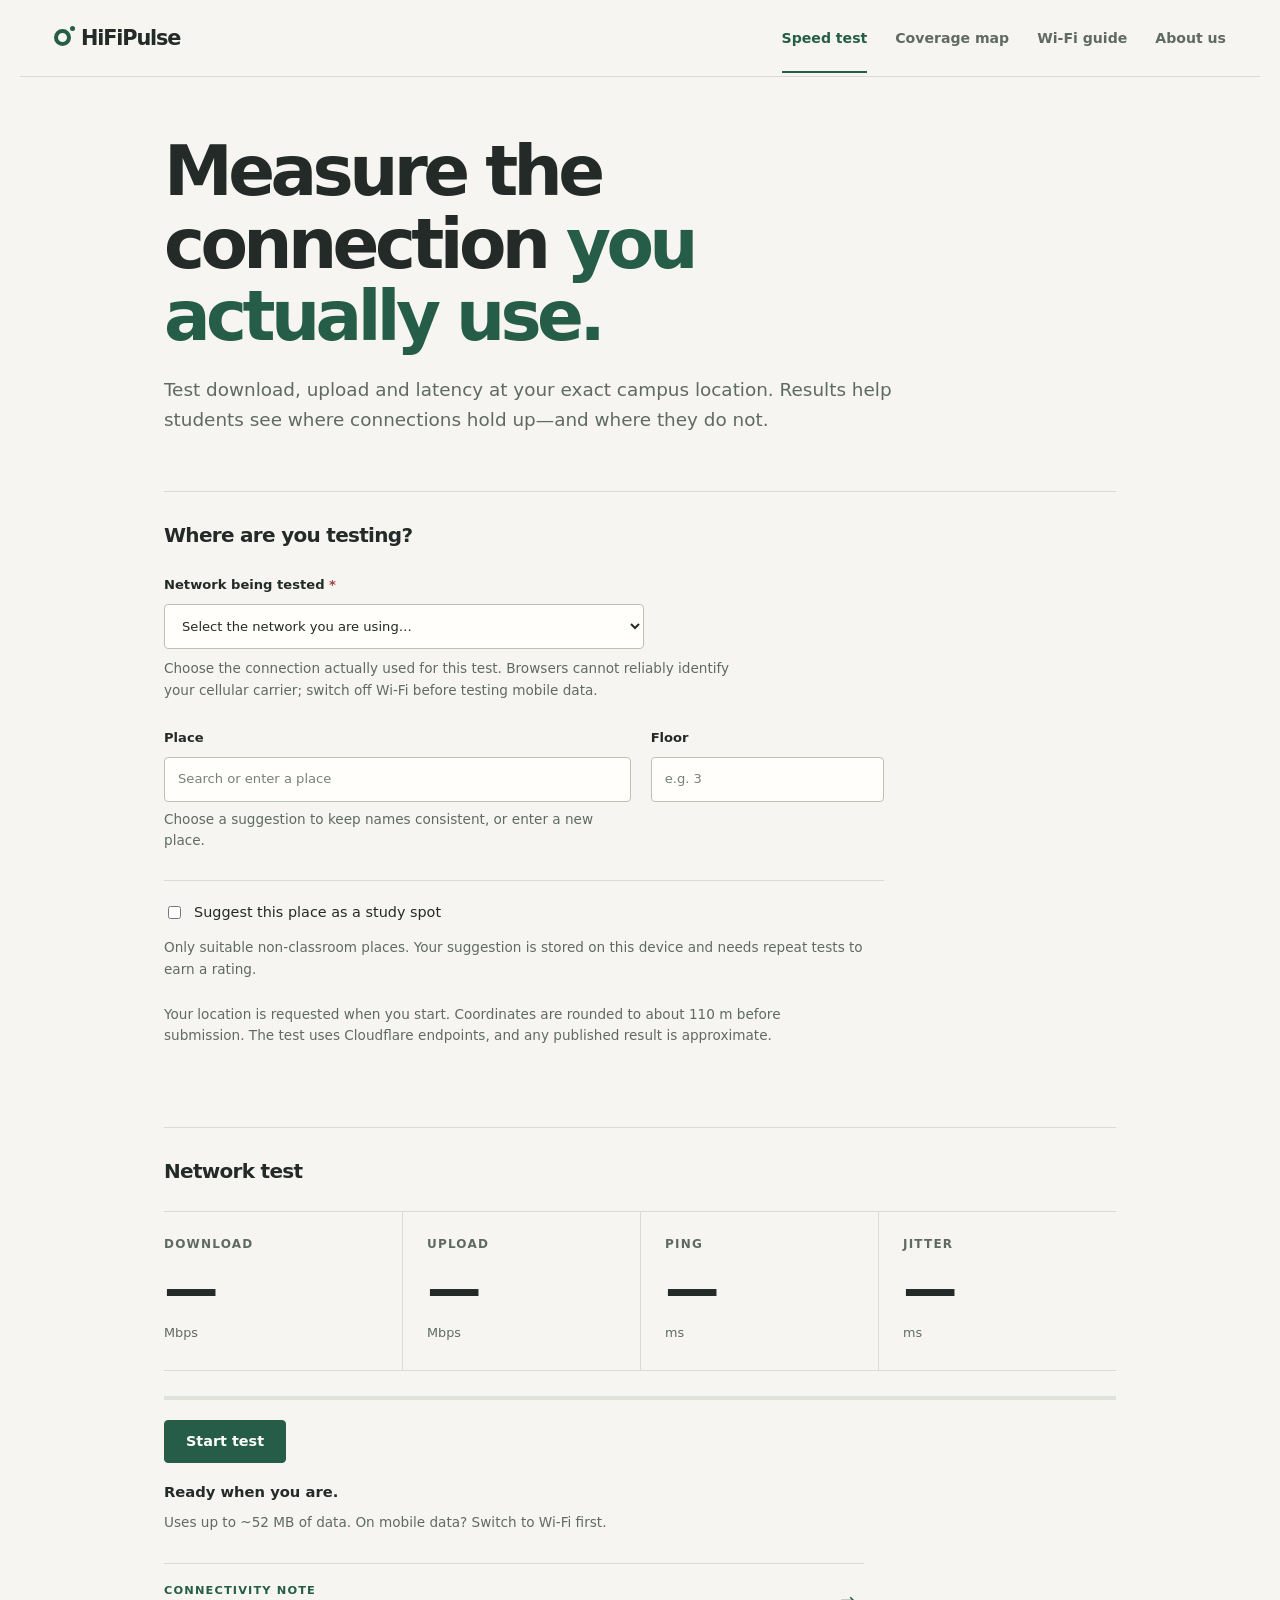
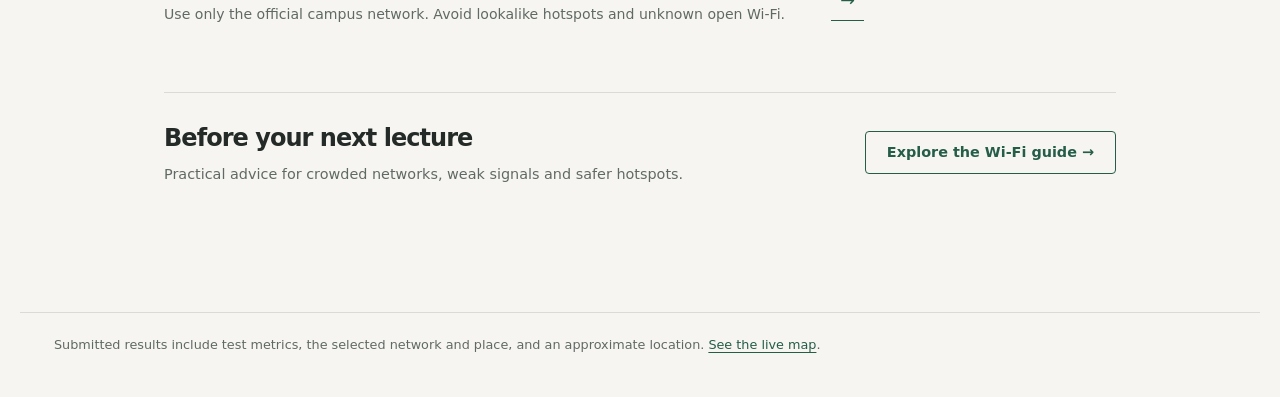
==== index.html @ 6e1f9c9a "Restore flat site structure and update documentation Co-authored-by: arena-agent <297053741+arena-ag" ====
<!DOCTYPE html>
<html lang="en">
<head>
  <meta charset="utf-8">
  <meta name="viewport" content="width=device-width, initial-scale=1">
  <meta name="color-scheme" content="light">
  <title>HiFiPulse — Campus Speed Test</title>
  <meta name="description" content="Measure your campus network and contribute an anonymous data point to the live coverage map.">
  <meta http-equiv="Content-Security-Policy" content="default-src 'none'; script-src 'self'; style-src 'self' 'unsafe-inline'; img-src 'self' data:; connect-src 'self' https://speed.cloudflare.com https://cloudflare.com https://script.google.com https://script.googleusercontent.com; base-uri 'none'; form-action 'none'">
  <link rel="stylesheet" href="theme.css">
  <link rel="icon" type="image/png" href="favicon.png">
  <script src="config.js" defer></script>
  <script src="engine.js" defer></script>
  <script src="spots.js" defer></script>
  <script src="places.js" defer></script>
  <script src="app.js" defer></script>
</head>
<body>

  <header class="site-header">
    <a class="brand" href="index.html">
      <span class="brand-mark" aria-hidden="true"></span>
      HiFiPulse
    </a>
    <nav class="site-nav" aria-label="Main">
      <a href="index.html" aria-current="page">Speed test</a>
      <a href="map.html">Coverage map</a>
      <a href="guide.html">Wi-Fi guide</a>
      <a href="about.html">About us</a>
    </nav>
  </header>

  <main>
    <div class="hero">
      <h1>Measure the connection <span class="heading-emphasis">you actually use.</span></h1>
      <p>Test download, upload and latency at your exact campus location. Results help students see where connections hold up—and where they do not.</p>
    </div>

    <section class="card" aria-labelledby="context-heading">
      <h2 id="context-heading">Where are you testing?</h2>

      <label class="field provider-field" for="input-provider">Network being tested <span aria-hidden="true">*</span>
        <select id="input-provider" required>
          <option value="">Select the network you are using…</option>
          <option>Campus Wi-Fi</option><option>TM</option><option>U Mobile</option>
          <option>CelcomDigi</option><option>Maxis</option><option>Tune Talk</option>
          <option>OneXOX</option><option>REDtone</option>
          <option value="Other / unsure">Other / unsure</option>
        </select>
      </label>
      <p class="note provider-help">Choose the connection actually used for this test. Browsers cannot reliably identify your cellular carrier; switch off Wi-Fi before testing mobile data.</p>

      <div class="field-grid">
        <div class="field place-field">
          <label for="input-building">Place</label>
          <div class="place-combobox">
            <input type="text" id="input-building" role="combobox" aria-autocomplete="list" aria-expanded="false" aria-controls="place-suggestions" autocomplete="off" maxlength="60" placeholder="Search or enter a place" spellcheck="false">
            <ul id="place-suggestions" role="listbox" aria-label="Suggested places" hidden></ul>
          </div>
          <p class="note">Choose a suggestion to keep names consistent, or enter a new place.</p>
        </div>
        <label class="field">
          Floor
          <input type="text" id="input-floor" maxlength="20" placeholder="e.g. 3" autocomplete="off">
        </label>
      </div>

      <div class="study-optin"><label><input type="checkbox" id="input-suggest"> Suggest this place as a study spot</label>
        <label class="field" id="study-type-field" hidden>Type of study space
          <select id="input-space-type"><option value="cafe">Café</option><option value="study cube">Study cube</option><option value="bench">Bench</option><option value="lounge">Lounge / common area</option><option value="library">Library study area</option><option value="other">Other non-classroom space</option></select>
        </label><p class="note">Only suitable non-classroom places. Your suggestion is stored on this device and needs repeat tests to earn a rating.</p>
      </div>
      <p class="note" id="geo-status">
        Your location is requested when you start. Coordinates are rounded to about
        110&nbsp;m before submission. The test uses Cloudflare endpoints, and any published result is approximate.
      </p>
      <p class="edge" id="edge"></p>
    </section>

    <section class="card" aria-labelledby="test-heading">
      <h2 id="test-heading">Network test</h2>

      <div class="gauge-grid">
        <div class="metric">
          <div class="metric-label">Download</div>
          <div class="metric-value" id="val-download">—</div>
          <span class="metric-unit">Mbps</span>
        </div>
        <div class="metric">
          <div class="metric-label">Upload</div>
          <div class="metric-value" id="val-upload">—</div>
          <span class="metric-unit">Mbps</span>
        </div>
        <div class="metric">
          <div class="metric-label">Ping</div>
          <div class="metric-value" id="val-ping">—</div>
          <span class="metric-unit">ms</span>
        </div>
        <div class="metric">
          <div class="metric-label">Jitter</div>
          <div class="metric-value" id="val-jitter">—</div>
          <span class="metric-unit">ms</span>
        </div>
      </div>

      <div class="progress" role="progressbar" aria-label="Test progress" aria-valuemin="0" aria-valuemax="100">
        <div id="progress-fill"></div>
      </div>

      <div class="actions">
        <button type="button" class="btn" id="btn-start">Start test</button>
        <button type="button" class="btn btn-ghost" id="btn-cancel" hidden>Cancel</button>
      </div>

      <p class="status" id="status" role="status" aria-live="polite">Ready when you are.</p>
      <p class="phase" id="phase" aria-live="polite"></p>
      <p class="hint" id="estimate"></p>
      <aside class="tip-strip" aria-label="Connectivity tip"><div><strong>Connectivity note</strong><p id="test-tip" aria-live="polite">For a fair result, pause large downloads and stay in one place during the test.</p></div><button type="button" id="tip-next" aria-label="Next tip">→</button></aside>
    </section>

    <section class="card" id="result" hidden aria-live="polite"></section>
    <section class="guide-preview"><div><h2>Before your next lecture</h2><p>Practical advice for crowded networks, weak signals and safer hotspots.</p></div><a class="btn btn-ghost" href="guide.html">Explore the Wi-Fi guide →</a></section>
  </main>

  <footer>
    <p>
      Submitted results include test metrics, the selected network and place, and an approximate location.
      <a href="map.html">See the live map</a>.
    </p>
  </footer>

  <noscript>
    <p style="max-width:760px;margin:0 auto;padding:20px;color:#fca5a5;">
      This speed test needs JavaScript enabled.
    </p>
  </noscript>

</body>
</html>
---- theme.css ----
/* HiFiPulse — editorial campus utility, built around data rather than decoration. */
:root {
  color-scheme: light;
  --paper: #f6f5f1;
  --surface: #fffefa;
  --ink: #232a27;
  --muted: #606a64;
  --line: #d9dcd5;
  --green: #255d49;
  --green-light: #e5eee7;
  --ochre: #a06124;
  --danger: #a23f3e;
  font-family: "Avenir Next", Avenir, "Segoe UI", system-ui, sans-serif;
}
*, *::before, *::after { box-sizing: border-box; }
html { -webkit-text-size-adjust: 100%; scroll-behavior: smooth; }
body { margin: 0; min-height: 100vh; color: var(--ink); background: var(--paper); line-height: 1.55; }
[hidden] { display: none !important; }
a { color: var(--green); text-underline-offset: 3px; }
a:hover { color: #163e30; }
button, input, select { font: inherit; }
button { cursor: pointer; }
:focus-visible { outline: 2px solid var(--green); outline-offset: 3px; }
button:disabled { opacity: .45; cursor: not-allowed; box-shadow: none; transform: none; }
.site-header { max-width: 1240px; margin: auto; padding: 0 34px; min-height: 77px; display: flex; align-items: center; justify-content: space-between; gap: 22px; border-bottom: 1px solid var(--line); }
.brand { display: inline-flex; align-items: center; gap: 10px; flex: none; text-decoration: none; font-weight: 750; letter-spacing: -.055em; font-size: 1.3rem; color: var(--ink); }
.brand-mark { display: inline-block; width: 17px; height: 17px; border: 4px solid var(--green); border-radius: 50%; position: relative; }
.brand-mark::after { content: ""; position: absolute; width: 5px; height: 5px; border-radius: 50%; background: var(--green); right: -8px; top: -7px; }
.site-nav { display: flex; flex-wrap: wrap; gap: 6px 28px; }
.site-nav a { padding: 25px 0 22px; border-bottom: 2px solid transparent; text-decoration: none; color: var(--muted); font-size: .88rem; font-weight: 570; transition: color .18s ease, border-color .18s ease; }
.site-nav a:hover { color: var(--ink); }
.site-nav a[aria-current="page"] { color: var(--green); border-bottom-color: var(--green); }
main { max-width: 1020px; margin: auto; padding: 58px 34px 100px; }
main.wide { max-width: 1240px; }
.hero { margin: 0 0 56px; max-width: 820px; }
.hero h1 { font-size: clamp(2.6rem, 5.4vw, 5.3rem); line-height: 1.05; letter-spacing: -.066em; font-weight: 620; margin: 0 0 22px; }
.hero p { color: var(--muted); font-size: clamp(1rem, 1.5vw, 1.15rem); max-width: 64ch; margin: 0; line-height: 1.65; }
/* Sections are organized by rules and whitespace, not nested panels. */
.card { padding: 28px 0 42px; border-top: 1px solid var(--line); margin: 0 0 24px; }
.card h2 { margin: 0 0 24px; font-size: 1.25rem; letter-spacing: -.035em; font-weight: 650; }
.note, .hint, .edge { color: var(--muted); font-size: .85rem; line-height: 1.6; }
.note { margin: 12px 0 0; }
.field-grid { display: grid; grid-template-columns: minmax(0,2fr) minmax(0,1fr); gap: 20px; max-width: 720px; }
.field { display: block; color: var(--ink); font-size: .82rem; font-weight: 650; }
.field input, .field select, select { display: block; min-height: 45px; max-width: 100%; padding: 10px 13px; background: var(--surface); border: 1px solid #bbc3b8; border-radius: 4px; color: var(--ink); font-weight: 450; transition: border-color .18s ease, box-shadow .18s ease; }
.field input, .field select { width: 100%; margin-top: 8px; }
.field input::placeholder { color: #778179; }
.field input:hover, .field select:hover, select:hover { border-color: #718f7b; }
.field input:focus, .field select:focus, select:focus { border-color: var(--green); outline: 2px solid #a2c5ad; outline-offset: 1px; }
.field input:disabled, .field select:disabled, select:disabled { background: #eaece6; color: #68736b; cursor: not-allowed; }
.provider-field { max-width: 480px; }
.provider-field span { color: var(--danger); }
.provider-help { margin: 9px 0 27px; max-width: 68ch; }
.custom-place { max-width: 480px; margin: 20px 0; }
.study-optin { max-width: 720px; margin-top: 28px; padding-top: 20px; border-top: 1px solid var(--line); font-size: .9rem; }
.study-optin > label:first-child { display: inline-flex; align-items: center; gap: 10px; cursor: pointer; }
.study-optin .field { margin-top: 18px; max-width: 420px; }
input[type="checkbox"] { accent-color: var(--green); }
#geo-status { max-width: 72ch; margin-top: 23px; }
.gauge-grid { display: grid; grid-template-columns: repeat(4,1fr); border-top: 1px solid var(--line); border-bottom: 1px solid var(--line); margin: 8px 0 25px; }
.metric { padding: 23px 12px 25px 0; }
.metric + .metric { padding-left: 24px; border-left: 1px solid var(--line); }
.metric-label { font-size: .75rem; text-transform: uppercase; letter-spacing: .1em; color: var(--muted); font-weight: 650; }
.metric-value { margin: 7px 0 0; font-size: clamp(2rem, 4.5vw, 3.4rem); line-height: 1.1; font-variant-numeric: tabular-nums; letter-spacing: -.055em; font-weight: 620; }
.metric-unit { color: var(--muted); font-size: .8rem; }
.progress { height: 4px; background: #dfe4db; overflow: hidden; margin: 0 0 20px; }
#progress-fill { width: 0; height: 100%; background: var(--green); transition: width .25s ease; }
.actions { display: flex; align-items: center; gap: 10px; flex-wrap: wrap; }
.btn { display: inline-flex; align-items: center; justify-content: center; gap: 7px; border: 1px solid var(--green); border-radius: 4px; padding: 11px 21px; background: var(--green); color: white; font-size: .9rem; font-weight: 650; text-decoration: none; line-height: 1.3; transition: background .18s ease, color .18s ease, transform .18s ease; }
.btn:hover:not(:disabled) { background: #173e31; color: white; transform: translateY(-1px); }
.btn-ghost { background: transparent; color: var(--green); }
.btn-ghost:hover:not(:disabled) { color: white; }
.status { margin: 18px 0 0; font-size: .92rem; font-weight: 620; }
.status[data-tone="ok"] { color: var(--green); }
.status[data-tone="warn"] { color: var(--ochre); }
.status[data-tone="error"] { color: var(--danger); }
.phase { color: var(--muted); font-size: .86rem; margin: 4px 0; }
.hint { margin: 9px 0 0; }
#result { padding-top: 20px; }
.link { font-weight: 650; }
.tip-strip { display: flex; align-items: flex-start; gap: 20px; justify-content: space-between; border-top: 1px solid var(--line); margin-top: 29px; padding-top: 18px; max-width: 700px; }
.tip-strip strong { display: block; font-size: .71rem; letter-spacing: .1em; text-transform: uppercase; color: var(--green); }
.tip-strip p { color: var(--muted); margin: 4px 0 0; font-size: .88rem; }
.tip-strip button { flex: none; padding: 5px 9px; border: none; border-bottom: 1px solid var(--green); background: transparent; color: var(--green); font-size: 1.1rem; transition: color .18s ease, background .18s ease; }
.tip-strip button:hover { background: var(--green-light); color: #163d2e; }
.guide-preview, .guide-bottom { display: flex; align-items: center; justify-content: space-between; gap: 32px; padding: 27px 0; border-top: 1px solid var(--line); }
.guide-preview h2, .guide-bottom h2 { font-size: 1.5rem; letter-spacing: -.04em; margin: 0 0 6px; }
.guide-preview p, .guide-bottom p { margin: 0; color: var(--muted); font-size: .9rem; }
.guide-preview .btn, .guide-bottom .btn { flex: none; }
/* Navigation within the map */
.view-tabs { display: flex; gap: 26px; overflow-x: auto; border-bottom: 1px solid var(--line); margin: 0 0 30px; }
.view-tabs button { flex: none; padding: 13px 0; background: transparent; border: 0; border-bottom: 2px solid transparent; color: var(--muted); font-size: .89rem; font-weight: 560; transition: color .18s ease, border-color .18s ease; }
.view-tabs button:hover { color: var(--green); }
.view-tabs button[aria-selected="true"] { color: var(--green); border-bottom-color: var(--green); font-weight: 700; }
#panel-map > .card, [role="tabpanel"].card { border: none; padding-top: 0; }
.map-toolbar { display: flex; flex-wrap: wrap; gap: 16px; justify-content: space-between; align-items: center; }
.filters, .map-tools, .zone-links, .provider-map-filter { display: flex; align-items: center; flex-wrap: wrap; gap: 8px 15px; }
.filters select { min-height: 39px; }
.filters .btn { padding: 9px 14px; }
.chip { display: inline-flex; align-items: center; gap: 7px; font-size: .8rem; color: var(--muted); cursor: pointer; }
.chip input { margin: 0; }
.chip:has(input:checked) { color: var(--ink); }
.chip input:not(:checked) { opacity: .45; }
.provider-map-filter { margin: 19px 0; font-size: .85rem; }
.provider-map-filter label { font-weight: 650; }
.provider-map-filter span, .map-tools, .legend, .stats { color: var(--muted); font-size: .81rem; }
.provider-map-filter select { min-height: 39px; }
.map-tools { justify-content: space-between; margin: 14px 0 20px; }
.zone-links button { background: transparent; padding: 6px 0; border: none; border-bottom: 1px solid transparent; color: var(--muted); font-size: .83rem; }
.zone-links button:hover { border-color: var(--green); color: var(--green); }
.map-tools .btn { padding: 8px 13px; font-size: .8rem; }
#map { height: min(65vh,650px); min-height: 390px; width: 100%; background: #e6eae3; z-index: 1; }
.legend, .stats { display: flex; flex-wrap: wrap; gap: 8px 22px; align-items: center; padding: 14px 0; }
.legend span { display: inline-flex; align-items: center; gap: 6px; }
.legend i { width: 10px; height: 10px; border-radius: 50%; display: inline-block; }
.legend i.hollow { background: transparent !important; border: 2px solid currentColor; }
.legend b, .stats b { color: var(--ink) !important; font-variant-numeric: tabular-nums; }
.stats { border-top: 1px solid var(--line); }
.banner { padding: 11px 15px; margin-bottom: 15px; border-left: 3px solid; font-size: .87rem; background: var(--surface); }
.banner[data-tone="warn"] { border-color: var(--ochre); color: #784516; }
.banner[data-tone="error"] { border-color: var(--danger); color: #913a3a; }
.banner[data-tone="ok"] { border-color: var(--green); color: var(--green); }
.leaflet-container { font-family: inherit; background: #e6eae3; }
.leaflet-popup-content-wrapper, .leaflet-popup-tip { background: var(--surface); color: var(--ink); box-shadow: 0 8px 22px #232a2724; }
.leaflet-popup-content { margin: 13px 16px; font-size: .86rem; }
.leaflet-container a.leaflet-popup-close-button { color: var(--muted); }
.leaflet-control-attribution { background: #fffefadd !important; color: var(--muted) !important; }
.leaflet-control-attribution a { color: var(--green) !important; }
.leaflet-bar a { background: var(--surface); color: var(--ink); border-bottom-color: var(--line); }
.leaflet-bar a:hover { background: var(--green-light); }
.popup-head { display: flex; align-items: baseline; gap: 6px; margin-bottom: 6px; }
.popup-speed { font-size: 1.35rem; font-weight: 720; }
.popup-unit, .popup-time { color: var(--muted); font-size: .75rem; }
.popup-row { display: flex; justify-content: space-between; gap: 16px; font-size: .8rem; padding: 3px 0; color: var(--muted); }
.popup-row b { color: var(--ink); }
.popup-time { border-top: 1px solid var(--line); padding-top: 8px; margin-top: 8px; }
/* Lists and data panels */
.section-heading { display: flex; align-items: flex-start; justify-content: space-between; gap: 20px; margin-bottom: 26px; }
.section-heading h2 { margin: 0; font-size: clamp(1.6rem,3vw,2.4rem); }
.eyebrow, .spot-rank { font-size: .69rem; letter-spacing: .13em; text-transform: uppercase; color: var(--green); font-weight: 730; margin: 0 0 8px; }
.spaces-layout { display: grid; grid-template-columns: minmax(0,1fr) 270px; gap: 55px; align-items: start; }
.insight-grid, .compare-results { display: block; }
.space-card, .compare-card { display: flex; flex-direction: column; align-items: flex-start; padding: 23px 0; border-top: 1px solid var(--line); }
.space-card h3, .compare-card h3 { font-size: 1.24rem; letter-spacing: -.03em; margin: 3px 0 10px; overflow-wrap: anywhere; }
.space-card .space-status { color: var(--green); font-weight: 650; margin: 0; font-size: .86rem; }
.space-speed, .compare-speed { font-size: 1.65rem; letter-spacing: -.04em; font-weight: 700; margin: 4px 0 0; }
.space-card .btn, .compare-card .btn { padding: 6px 0; border: 0; border-bottom: 1px solid var(--green); border-radius: 0; background: transparent; color: var(--green); margin-top: 11px; font-size: .83rem; }
.space-card .btn:hover, .compare-card .btn:hover { background: transparent; color: #123c2e; border-color: #123c2e; }
.suggest-panel { border-top: 2px solid var(--green); padding-top: 20px; }
.suggest-panel h3 { margin: 0; font-size: 1.2rem; }
.suggest-panel p { color: var(--muted); font-size: .86rem; }
.suggest-panel .field { margin: 18px 0; }
.suggest-panel .btn { width: 100%; }
.empty-spaces { color: var(--muted); }
.history-select { max-width: 340px; margin: 24px 0; }
.history-summary { color: var(--muted); margin: 15px 0; }
.history-chart { display: flex; align-items: flex-end; gap: 7px; height: 175px; padding: 12px 0 0; border-bottom: 1px solid var(--line); }
.history-bar { flex: 1; min-width: 7px; background: var(--green); }
.history-table { border-collapse: collapse; width: 100%; margin-top: 20px; font-size: .88rem; }
.history-table th, .history-table td { border-bottom: 1px solid var(--line); padding: 12px 8px; text-align: left; }
.history-table th { color: var(--muted); font-weight: 650; }
.time-chart { display: flex; gap: 4px; align-items: stretch; height: 155px; overflow-x: auto; margin: 24px 0; }
.time-bar { flex: 1; min-width: 24px; display: flex; position: relative; align-items: flex-end; justify-content: center; background: transparent; border: none; padding: 0 0 6px; color: var(--muted); font-size: .67rem; }
.time-bar::before { content: ""; position: absolute; bottom: 25px; left: 2px; right: 2px; height: var(--bar-height); background: var(--green); }
.time-bar:hover::before { background: #163e30; }
.compare-controls { display: flex; flex-wrap: wrap; gap: 20px; margin: 26px 0; }
.compare-controls .field { width: min(100%,280px); }
.compare-card { display: grid; grid-template-columns: minmax(160px,1fr) minmax(140px,.7fr) minmax(180px,1.2fr) auto; align-items: center; gap: 14px; }
.compare-card-header h3 { margin: 0; }
.compare-count { font-size: .77rem; color: var(--muted); }
.compare-speed { margin: 0; }
.compare-card .note { margin: 0; }
.compare-card .btn { margin: 0; }
/* Manual network reports */
.dead-zone-controls { display: flex; flex-wrap: wrap; gap: 8px 20px; margin: 15px 0; font-size: .83rem; color: var(--muted); }
.dead-zone-controls label { color: var(--ink); cursor: pointer; }
.dead-zone-report { padding: 20px 0; border-top: 1px solid var(--line); }
.dead-zone-report summary { color: var(--green); cursor: pointer; font-weight: 650; }
.dead-zone-report form { margin: 18px 0; }
.dead-zone-fields { display: grid; grid-template-columns: repeat(3,1fr); gap: 18px; margin: 20px 0; }
.dead-zone-row { display: flex; align-items: center; justify-content: space-between; gap: 10px; border-top: 1px solid var(--line); padding: 10px 0; font-size: .84rem; }
.dead-zone-row button { border: 0; background: transparent; color: var(--danger); text-decoration: underline; }
/* Long-form reference page */
.guide-main .hero { max-width: 860px; }
.guide-callout { border-left: 3px solid var(--green); padding: 5px 0 5px 22px; max-width: 850px; }
.guide-callout p { margin: 6px 0 0; color: var(--muted); }
.guide-section { margin: 75px 0; }
.guide-section-head { display: grid; grid-template-columns: 170px minmax(0,1fr); gap: 0 30px; border-top: 1px solid var(--line); padding: 22px 0; }
.guide-section-head .eyebrow { grid-row: 1 / 3; }
.guide-section-head h2 { font-size: clamp(1.65rem,3vw,2.75rem); line-height: 1.15; letter-spacing: -.05em; margin: 0 0 12px; }
.guide-section-head p { margin: 0; color: var(--muted); max-width: 68ch; }
.guide-grid, .guide-split { margin-left: 200px; display: grid; grid-template-columns: repeat(2,minmax(0,1fr)); gap: 0 28px; }
.guide-tile { padding: 20px 0 23px; border-top: 1px solid var(--line); }
.guide-tile h3 { margin: 0 0 7px; font-size: 1.04rem; letter-spacing: -.025em; }
.guide-tile p, .guide-tile li { color: var(--muted); font-size: .87rem; line-height: 1.65; }
.guide-tile p, .guide-tile ul { margin: 0; }
.guide-tile ul { padding-left: 18px; }
.guide-tile li + li { margin-top: 7px; }
.sdg-number { display: block; font-size: 1.6rem; color: var(--green); font-variant-numeric: tabular-nums; }
.guide-caveat { margin: 24px 0 0 200px; padding: 15px 0; border-top: 1px solid var(--line); color: var(--muted); font-size: .86rem; }
footer { max-width: 1240px; margin: auto; border-top: 1px solid var(--line); padding: 22px 34px 42px; color: var(--muted); font-size: .8rem; }
footer p { margin: 0; }
.visually-hidden { position: absolute; width: 1px; height: 1px; padding: 0; margin: -1px; overflow: hidden; clip: rect(0 0 0 0); white-space: nowrap; border: 0; }
@media (max-width: 900px) {
  .spaces-layout { grid-template-columns: 1fr; gap: 40px; }
  .suggest-panel { max-width: 520px; }
  .compare-card { grid-template-columns: 1fr 1fr; }
  .guide-grid, .guide-split, .guide-caveat { margin-left: 0; }
}
@media (max-width: 640px) {
  .site-header { padding: 16px 20px 0; align-items: flex-start; flex-direction: column; gap: 7px; }
  .site-nav { gap: 22px; }
  .site-nav a { padding: 8px 0 13px; }
  main { padding: 42px 20px 76px; }
  .hero { margin-bottom: 38px; }
  .field-grid, .dead-zone-fields, .guide-grid, .guide-split { grid-template-columns: 1fr; }
  .gauge-grid { grid-template-columns: repeat(2,1fr); }
  .metric:nth-child(3) { border-left: 0; padding-left: 0; border-top: 1px solid var(--line); }
  .metric:nth-child(4) { border-top: 1px solid var(--line); }
  .guide-preview, .guide-bottom { align-items: flex-start; flex-direction: column; }
  .guide-section-head { grid-template-columns: 1fr; }
  .guide-section-head .eyebrow { grid-row: auto; }
  .guide-section { margin: 50px 0; }
  .compare-card { grid-template-columns: 1fr; gap: 4px; }
  .compare-card .btn { margin-top: 8px; }
  #map { height: 54vh; min-height: 350px; }
  footer { padding: 22px 20px 36px; }
}
@media (prefers-reduced-motion: reduce) {
  *, *::before, *::after { scroll-behavior: auto !important; transition-duration: .01ms !important; animation-duration: .01ms !important; }
}

/* Searchable place field: suggestions remain visually tied to the input. */
.place-combobox { position: relative; margin-top: 8px; }
.place-combobox input { margin-top: 0; }
.place-combobox input[aria-expanded="true"] { border-color: var(--green); }
#place-suggestions {
  position: absolute; z-index: 50; top: calc(100% + 4px); left: 0; right: 0;
  max-height: 290px; overflow-y: auto; margin: 0; padding: 5px 0;
  list-style: none; background: var(--surface); border: 1px solid #bbc3b8;
  border-radius: 4px; box-shadow: 0 12px 26px #232a271c;
}
#place-suggestions [role="option"] {
  padding: 9px 13px; font-size: .88rem; font-weight: 450; cursor: pointer;
  line-height: 1.35; overflow-wrap: anywhere;
}
#place-suggestions [role="option"]:hover,
#place-suggestions [role="option"][aria-selected="true"] {
  background: var(--green-light); color: #153c2e;
}
.place-field > .note { margin-top: 7px; font-weight: 450; }

/* A short entrance establishes hierarchy without constant visual motion. */
.heading-emphasis { color: var(--green); }
@keyframes heading-arrive {
  from { opacity: 0; transform: translate3d(0, 12px, 0); }
  to { opacity: 1; transform: translate3d(0, 0, 0); }
}
@media (prefers-reduced-motion: no-preference) {
  .hero h1, .hero p { animation: heading-arrive .58s cubic-bezier(.2,.7,.2,1) both; }
  .hero p { animation-delay: .1s; }
  .card h2, .guide-section-head h2 { animation: heading-arrive .46s ease-out both; }
  [role="tabpanel"]:not([hidden]) > .section-heading,
  [role="tabpanel"]:not([hidden]) > h2 { animation: heading-arrive .4s ease-out both; }
}

/* About: editorial sections with measurable claims, not feature cards. */
.about-main .hero { max-width: 920px; }
.about-statement { display: grid; grid-template-columns: 170px minmax(0, 1fr); column-gap: 30px; border-top: 1px solid var(--line); padding: 28px 0 53px; }
.about-statement .eyebrow { grid-row: 1 / 3; margin-top: 10px; }
.about-statement h2 { font-size: clamp(1.85rem, 3.2vw, 3rem); max-width: 670px; line-height: 1.15; letter-spacing: -.055em; margin: 0 0 16px; font-weight: 650; }
.about-statement > p:last-child, .about-limits > p { color: var(--muted); max-width: 71ch; margin: 0; line-height: 1.7; }
.about-objectives, .about-method, .about-limits { margin: 25px 0 75px; }
.about-objective-list { margin-left: 200px; }
.about-objective { display: grid; grid-template-columns: 54px minmax(0, 1fr); gap: 16px; padding: 24px 0 27px; border-top: 1px solid var(--line); }
.about-index { color: var(--green); font-size: 1.18rem; font-weight: 700; font-variant-numeric: tabular-nums; }
.about-objective h3, .about-method-grid h3 { margin: 0 0 8px; font-size: 1.22rem; font-weight: 650; letter-spacing: -.03em; }
.about-objective p, .about-method-grid p { margin: 0; color: var(--muted); line-height: 1.7; max-width: 68ch; }
.about-method-grid { margin-left: 200px; display: grid; grid-template-columns: repeat(3, minmax(0, 1fr)); gap: 24px; }
.about-method-grid > div { border-top: 1px solid var(--line); padding-top: 21px; }
.about-limits > p { margin: 0 0 18px 200px; }
@media (max-width: 900px) {
  .about-objective-list, .about-method-grid, .about-limits > p { margin-left: 0; }
  .about-method-grid { grid-template-columns: repeat(2, minmax(0,1fr)); }
}
@media (max-width: 640px) {
  .about-statement { grid-template-columns: 1fr; padding-bottom: 30px; }
  .about-statement .eyebrow { grid-row: auto; margin: 0 0 12px; }
  .about-objective { grid-template-columns: 40px minmax(0,1fr); gap: 10px; }
  .about-method-grid { grid-template-columns: 1fr; }
  .about-objectives, .about-method, .about-limits { margin-bottom: 55px; }
}
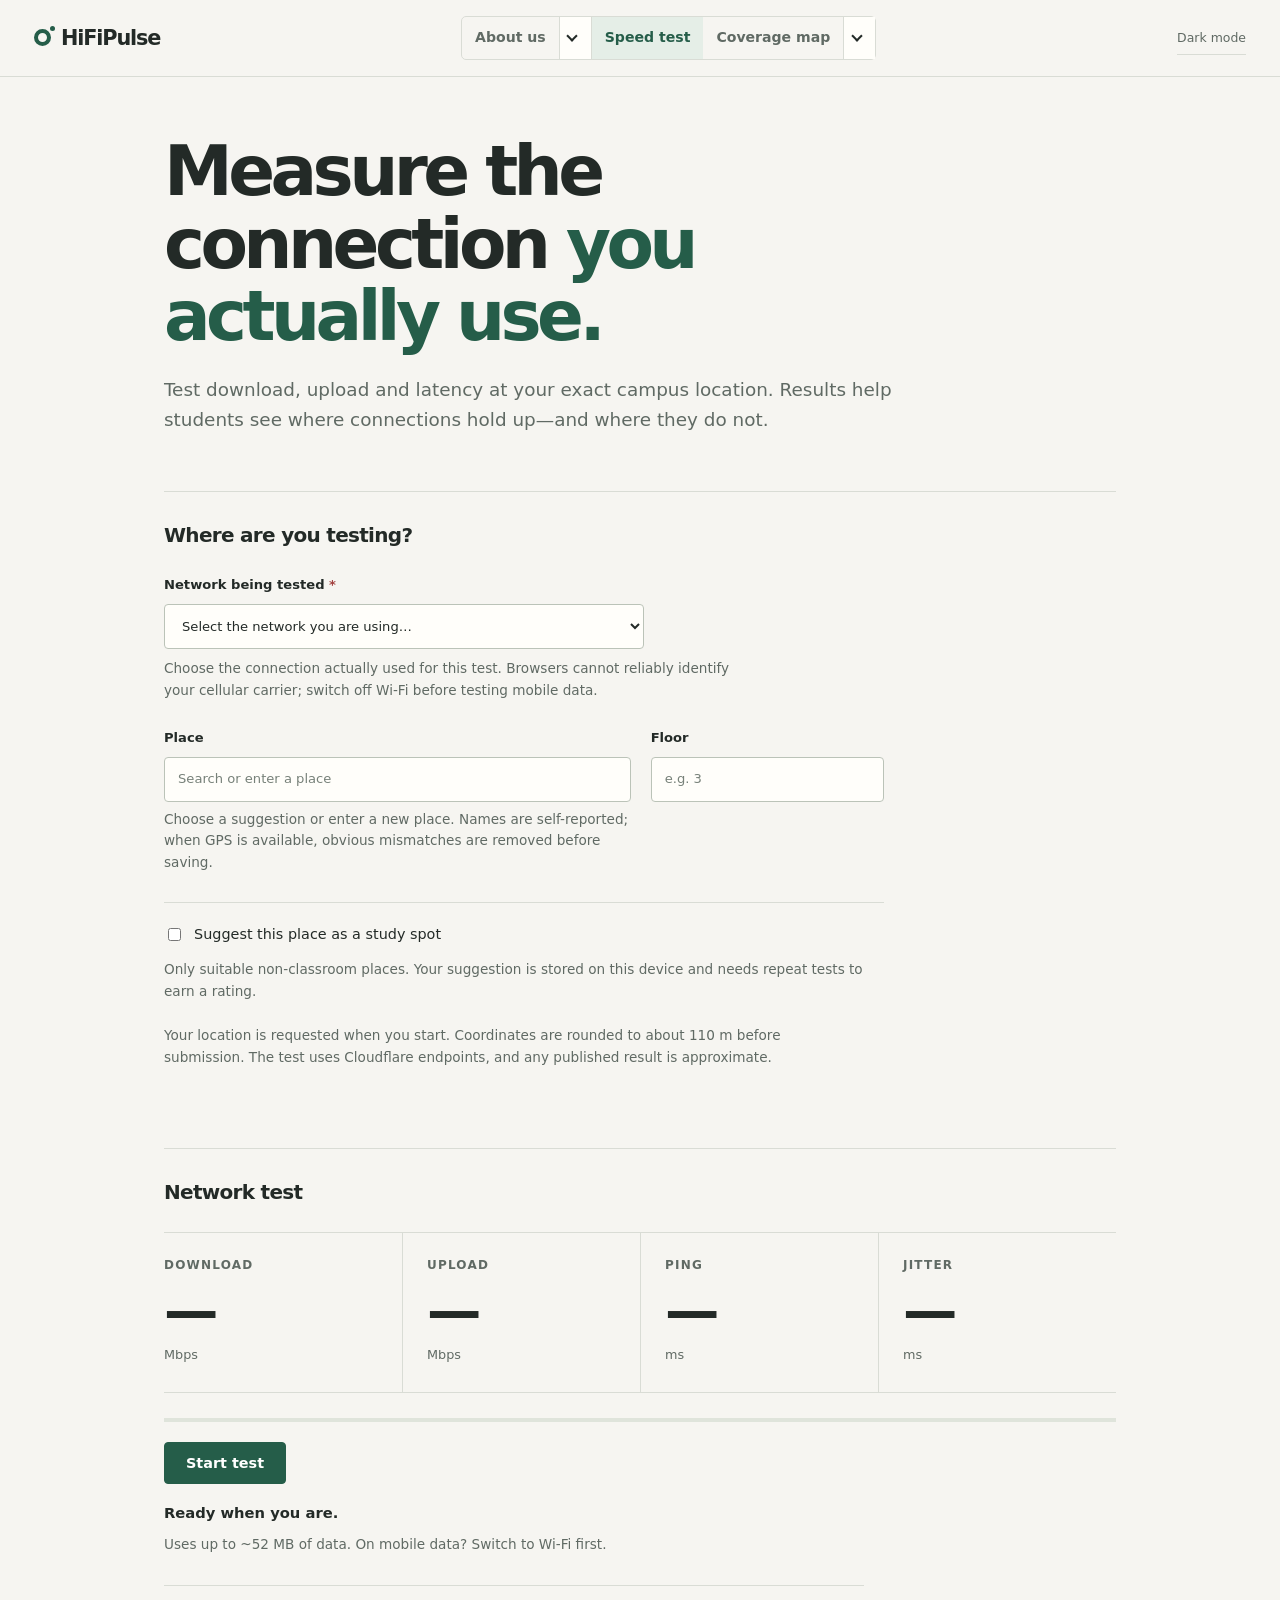
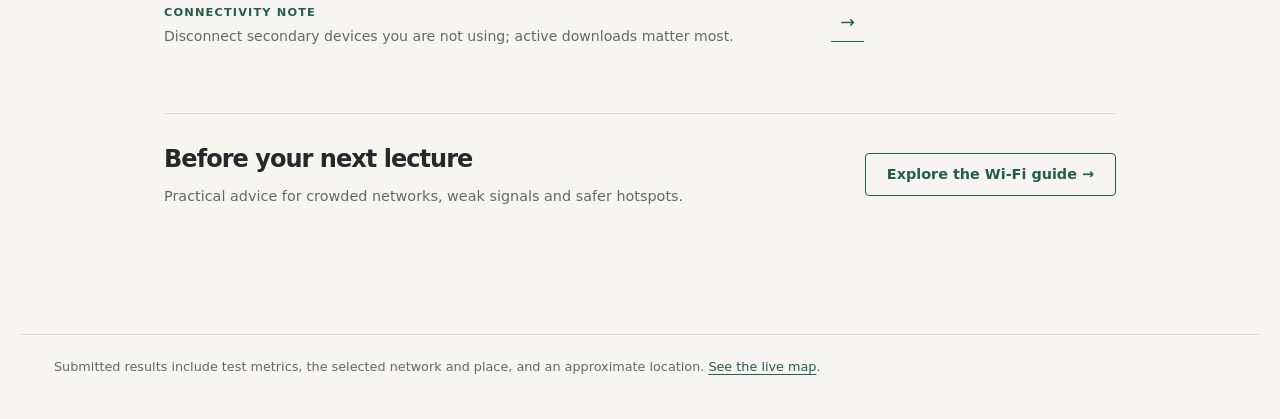
==== commit 0e40b573: "Add themed navigation and campus Wi-Fi rankings Co-authored-by: arena-agent <297053741+arena-agent@u" ====
--- a/index.html
+++ b/index.html
@@ -3,16 +3,18 @@
 <head>
   <meta charset="utf-8">
   <meta name="viewport" content="width=device-width, initial-scale=1">
-  <meta name="color-scheme" content="light">
+  <meta name="color-scheme" content="light dark">
   <title>HiFiPulse — Campus Speed Test</title>
   <meta name="description" content="Measure your campus network and contribute an anonymous data point to the live coverage map.">
   <meta http-equiv="Content-Security-Policy" content="default-src 'none'; script-src 'self'; style-src 'self' 'unsafe-inline'; img-src 'self' data:; connect-src 'self' https://speed.cloudflare.com https://cloudflare.com https://script.google.com https://script.googleusercontent.com; base-uri 'none'; form-action 'none'">
   <link rel="stylesheet" href="theme.css">
+  <script src="theme.js" defer></script>
   <link rel="icon" type="image/png" href="favicon.png">
   <script src="config.js" defer></script>
   <script src="engine.js" defer></script>
   <script src="spots.js" defer></script>
   <script src="places.js" defer></script>
+  <script src="place-check.js" defer></script>
   <script src="app.js" defer></script>
 </head>
 <body>
@@ -23,11 +25,15 @@
       HiFiPulse
     </a>
     <nav class="site-nav" aria-label="Main">
+      <div class="nav-group"><a href="about.html">About us</a><details class="nav-dropdown"><summary class="nav-expand" aria-label="Toggle About us menu"><span class="nav-chevron" aria-hidden="true"></span></summary>
+        <div class="nav-menu" id="about-menu"><a href="about.html#mission-heading">Our Mission</a><a href="guide.html">Wi-Fi guide</a></div></details>
+      </div>
       <a href="index.html" aria-current="page">Speed test</a>
-      <a href="map.html">Coverage map</a>
-      <a href="guide.html">Wi-Fi guide</a>
-      <a href="about.html">About us</a>
+      <div class="nav-group"><a href="map.html">Coverage map</a><details class="nav-dropdown"><summary class="nav-expand" aria-label="Toggle Coverage map menu"><span class="nav-chevron" aria-hidden="true"></span></summary>
+        <div class="nav-menu" id="map-menu"><a href="map.html#panel-map">Coverage map</a><a href="map.html#panel-history">Speed history</a><a href="map.html#panel-providers">Compare networks</a><a href="rankings.html">Rankings</a></div></details>
+      </div>
     </nav>
+    <div class="header-actions"><button class="theme-toggle" type="button" aria-label="Switch to dark mode" aria-pressed="false">Dark mode</button></div>
   </header>
 
   <main>
@@ -57,7 +63,7 @@
             <input type="text" id="input-building" role="combobox" aria-autocomplete="list" aria-expanded="false" aria-controls="place-suggestions" autocomplete="off" maxlength="60" placeholder="Search or enter a place" spellcheck="false">
             <ul id="place-suggestions" role="listbox" aria-label="Suggested places" hidden></ul>
           </div>
-          <p class="note">Choose a suggestion to keep names consistent, or enter a new place.</p>
+          <p class="note">Choose a suggestion or enter a new place. Names are self-reported; when GPS is available, obvious mismatches are removed before saving.</p>
         </div>
         <label class="field">
           Floor
--- a/theme.css
+++ b/theme.css
@@ -290,3 +290,160 @@
   .about-method-grid { grid-template-columns: 1fr; }
   .about-objectives, .about-method, .about-limits { margin-bottom: 55px; }
 }
+
+/* Four-page navigation plus a separate competition destination. */
+.site-header { max-width: 1360px; gap: 24px; position: relative; z-index: 2000; }
+.site-nav { align-items: center; gap: 5px 20px; }
+.header-actions { display: flex; align-items: center; justify-content: flex-end; gap: 14px; flex: none; }
+.theme-toggle { padding: 7px 0; border: 0; border-bottom: 1px solid var(--line); background: transparent; color: var(--muted); font-size: .78rem; white-space: nowrap; }
+.theme-toggle:hover { color: var(--green); border-bottom-color: var(--green); }
+
+/* Rankings: measured leader board, no fabricated demo data. */
+.rankings-main .hero { margin-bottom: 45px; max-width: 910px; }
+.rankings-layout { display: grid; grid-template-columns: minmax(0, 1fr) 260px; gap: clamp(26px,5vw,70px); align-items: start; }
+.rankings-heading { display: flex; align-items: flex-end; justify-content: space-between; flex-wrap: wrap; gap: 15px; }
+.rankings-heading h2 { margin: 0; font-size: clamp(1.5rem,2.7vw,2.3rem); }
+.rankings-heading .field { width: 175px; }
+.rankings-heading .field select { margin-top: 4px; }
+.ranking-list { padding: 0; margin: 25px 0 0; list-style: none; border-bottom: 1px solid var(--line); }
+.ranking-entry { display: grid; grid-template-columns: 38px minmax(0, 1fr) auto; gap: 14px; align-items: center; padding: 17px 0; border-top: 1px solid var(--line); }
+.rank-number { font-weight: 700; color: var(--green); font-variant-numeric: tabular-nums; }
+.ranking-entry-detail { display: flex; flex-direction: column; min-width: 0; }
+.ranking-entry-detail strong { font-size: .94rem; overflow-wrap: anywhere; }
+.ranking-entry-detail span { font-size: .78rem; color: var(--muted); }
+.rank-speed { font-size: clamp(1rem,2vw,1.4rem); letter-spacing: -.03em; white-space: nowrap; font-variant-numeric: tabular-nums; }
+.rank-empty { padding: 24px 0; border-top: 1px solid var(--line); color: var(--muted); }
+.rankings-sidebar { position: sticky; top: 26px; }
+.sidebar-block { border-top: 1px solid var(--line); padding: 20px 0 25px; }
+.sidebar-block h2 { margin: 0; font-size: 1rem; font-weight: 620; }
+.sidebar-block .eyebrow { margin-bottom: 8px; }
+.sidebar-value { font-variant-numeric: tabular-nums; color: var(--green); font-weight: 690; font-size: clamp(1.9rem,3vw,2.7rem); letter-spacing: -.05em; line-height: 1.1; margin: 8px 0; }
+.sidebar-block .note { margin-top: 7px; }
+.sidebar-block .btn { margin-top: 16px; font-size: .78rem; padding: 7px 11px; }
+.rankings-disclaimer { font-size: .8rem; line-height: 1.7; color: var(--muted); }
+#ranked-spaces { display: grid; grid-template-columns: repeat(2,minmax(0,1fr)); gap: 0 25px; margin-top: 24px; }
+#ranked-spaces .space-card { min-width: 0; }
+.space-map-link { margin-top: 12px; font-size: .84rem; font-weight: 650; }
+.rank-suggest { margin: 26px 0 0; border-top: 1px solid var(--line); padding: 19px 0; }
+.rank-suggest summary { cursor: pointer; color: var(--green); font-weight: 650; }
+.rank-suggest-fields { display: grid; grid-template-columns: minmax(0,2fr) minmax(0,1fr); gap: 17px; margin: 20px 0; }
+.hourly-results { margin-top: 23px; border-bottom: 1px solid var(--line); }
+.hour-row { display: grid; grid-template-columns: 50px minmax(0,1fr) 135px; gap: 13px; align-items: center; min-height: 33px; border-top: 1px solid var(--line); font-size: .78rem; font-variant-numeric: tabular-nums; }
+.hour-label, .hour-figure { color: var(--muted); }
+.hour-figure { text-align: right; }
+.hour-track { height: 6px; background: var(--green-light); }
+.hour-fill { display: block; height: 100%; background: var(--green); }
+@media (max-width: 1100px) {
+  .site-header { flex-wrap: wrap; padding-top: 12px; }
+  .site-nav a { padding: 10px 0; }
+  .header-actions { margin-left: auto; }
+}
+@media (max-width: 820px) { .rankings-layout { grid-template-columns: 1fr; } .rankings-sidebar { position: static; display: grid; grid-template-columns: repeat(2,1fr); gap: 0 28px; } .rankings-disclaimer { grid-column: 1 / -1; } }
+@media (max-width: 640px) {
+  .site-header { gap: 9px; }
+  .site-nav { gap: 4px 17px; }
+  .site-nav a { padding: 8px 0; }
+  .header-actions { margin: 0 0 11px; width: 100%; justify-content: flex-end; }
+  .ranking-entry { grid-template-columns: 25px minmax(0,1fr); }
+  .rank-speed { grid-column: 2; }
+  #ranked-spaces, .rankings-sidebar, .rank-suggest-fields { grid-template-columns: 1fr; }
+  .hour-row { grid-template-columns: 45px minmax(0,1fr) 95px; gap: 8px; }
+}
+
+/* Accessible dark theme: muted charcoal and sage, not high-chroma neon. */
+:root[data-theme="dark"] {
+  color-scheme: dark;
+  --paper: #171d1a; --surface: #222a25; --ink: #e8efe7;
+  --muted: #b2beb3; --line: #3d4a40; --green: #96cfaa;
+  --green-light: #2b4033; --ochre: #e9bd83; --danger: #efaaa6;
+}
+:root[data-theme="dark"] .btn:not(.btn-ghost) {
+  color: #16271c; background: var(--green); border-color: var(--green);
+}
+:root[data-theme="dark"] .btn:not(.btn-ghost):hover:not(:disabled) { color: #102116; background: #c0e1c7; }
+:root[data-theme="dark"] .btn-ghost { color: var(--green); }
+:root[data-theme="dark"] .btn-ghost:hover:not(:disabled) { background: var(--green); color: #16271c; }
+:root[data-theme="dark"] .field input, :root[data-theme="dark"] .field select,
+:root[data-theme="dark"] select { border-color: #66776a; background: var(--surface); color: var(--ink); }
+:root[data-theme="dark"] .field input::placeholder { color: #a4b4a8; }
+:root[data-theme="dark"] .field input:focus, :root[data-theme="dark"] select:focus { outline-color: var(--green); }
+:root[data-theme="dark"] .field input:disabled, :root[data-theme="dark"] select:disabled { background: #303831; color: #a3aea5; }
+:root[data-theme="dark"] .tip-strip button:hover { background: var(--green-light); color: var(--ink); }
+:root[data-theme="dark"] .space-card .btn:hover, :root[data-theme="dark"] .compare-card .btn:hover { color: var(--ink); }
+:root[data-theme="dark"] #place-suggestions,
+:root[data-theme="dark"] .banner { background: var(--surface); color: var(--ink); border-color: var(--line); }
+:root[data-theme="dark"] #place-suggestions [role="option"]:hover,
+:root[data-theme="dark"] #place-suggestions [role="option"][aria-selected="true"] { background: var(--green-light); color: var(--ink); }
+:root[data-theme="dark"] .progress { background: var(--line); }
+:root[data-theme="dark"] .legend b, :root[data-theme="dark"] .stats b { color: var(--ink) !important; }
+:root[data-theme="dark"] .leaflet-popup-content-wrapper,
+:root[data-theme="dark"] .leaflet-popup-tip,
+:root[data-theme="dark"] .leaflet-bar a { background: var(--surface); color: var(--ink); }
+:root[data-theme="dark"] .leaflet-control-attribution { background: #222a25eb !important; color: var(--muted) !important; }
+:root[data-theme="dark"] .leaflet-control-attribution a { color: var(--green) !important; }
+:root[data-theme="dark"] .leaflet-bar a:hover { background: var(--green-light); }
+:root[data-theme="dark"] .popup-row b { color: var(--ink); }
+:root[data-theme="dark"] .banner[data-tone="warn"] { color: var(--ochre); border-color: var(--ochre); }
+:root[data-theme="dark"] .banner[data-tone="error"] { color: var(--danger); border-color: var(--danger); }
+:root[data-theme="dark"] .banner[data-tone="ok"] { color: var(--green); border-color: var(--green); }
+/* Leaderboard occupies the side rail; comparisons and study spots get the canvas. */
+.rankings-layout { grid-template-columns: minmax(290px,350px) minmax(0,1fr); }
+.rankings-sidebar { position: static; }
+.rankings-sidebar > .card { border-top: 2px solid var(--green); padding-top: 20px; }
+.rankings-sidebar .rankings-heading { align-items: flex-start; }
+.rankings-sidebar .rankings-heading h2 { font-size: 1.45rem; }
+.rankings-sidebar .rankings-heading .field { width: 100%; }
+.rankings-sidebar .ranking-entry { grid-template-columns: 28px minmax(0,1fr); gap: 5px 9px; }
+.rankings-sidebar .rank-speed { grid-column: 2; font-size: 1.12rem; }
+@media (max-width: 820px) { .rankings-layout { grid-template-columns: 1fr; } .rankings-sidebar { display: block; } }
+/* Three top-level sections; the guide and leaderboard belong to their parent menus. */
+.site-nav { display: flex; align-items: stretch; gap: 0; border: 1px solid var(--line); border-radius: 5px; overflow: visible; }
+.site-nav > a, .nav-group { border-right: 1px solid var(--line); }
+.site-nav > :last-child { border-right: 0; }
+.nav-group { display: flex; align-items: stretch; position: relative; }
+.site-nav a { display: flex; align-items: center; padding: 10px 13px; border: 0; text-align: center; }
+.site-nav a:hover, .site-nav a[aria-current="page"], .nav-parent-active > a { background: var(--green-light); color: var(--green); }
+.nav-dropdown { display: block; align-self: stretch; }
+.nav-expand { display: inline-flex; align-items: center; justify-content: center; height: 100%; min-height: 42px; min-width: 32px; padding: 0 8px 0 2px; cursor: pointer; list-style: none; border: 0; border-left: 1px solid var(--line); background: var(--surface); color: var(--ink); }
+.nav-expand::-webkit-details-marker { display: none; }
+.nav-chevron { display: block; width: 8px; height: 8px; border-right: 2px solid currentColor; border-bottom: 2px solid currentColor; transform: translateY(-2px) rotate(45deg); transition: transform .15s ease; }
+.nav-dropdown[open] .nav-chevron { transform: translateY(2px) rotate(225deg); }
+.nav-expand:hover, .nav-dropdown[open] .nav-expand { background: var(--green-light); color: var(--green); }
+
+.nav-dropdown:not([open]) .nav-menu { display: none; }
+.nav-dropdown[open] .nav-menu { display: flex; flex-direction: column; align-items: stretch; }
+.nav-menu { position: absolute; top: calc(100% + 4px); left: -1px; z-index: 1100; min-width: 190px; padding: 5px; background: var(--surface); color: var(--ink); border: 1px solid var(--line); border-radius: 5px; box-shadow: 0 8px 22px #0002; }
+.site-nav .nav-menu a { display: block; width: 100%; padding: 10px 12px; white-space: nowrap; text-align: left; border-radius: 3px; color: var(--ink); }
+.nav-menu a + a { border-top: 1px solid var(--line); border-radius: 0; }
+.nav-menu a:hover, .nav-menu a[aria-current="page"] { background: var(--green-light); color: var(--green); }
+@media (max-width: 640px) {
+  .site-nav { width: 100%; }
+  .site-nav > a, .site-nav > .nav-group { flex: 1; min-width: 0; }
+  .site-nav a { padding: 9px 7px; font-size: .8rem; }
+  .nav-group > a { flex: 1; }
+  .nav-expand { min-width: 24px; padding: 0 3px; }
+  .nav-menu { min-width: 145px; }
+  .nav-menu a { padding: 10px; }
+  .site-nav > :last-child .nav-menu { left: auto; right: -1px; }
+}
+
+/* Keep the navigation readable instead of spilling sideways on narrow screens. */
+@media (max-width: 440px) {
+  .site-nav { display: flex; flex-direction: column; }
+  .site-nav > a, .site-nav > .nav-group { flex: none; width: 100%; border-right: 0; border-bottom: 1px solid var(--line); }
+  .site-nav > :last-child { border-bottom: 0; }
+  .site-nav > a, .nav-group > a { justify-content: flex-start; text-align: left; padding: 9px 12px; }
+  .nav-dropdown { margin-left: auto; }
+  .nav-expand { min-width: 42px; padding: 0 12px; }
+  .nav-menu, .site-nav > :last-child .nav-menu { left: 0; right: 0; min-width: 0; width: 100%; }
+}
+
+/* Quiet, reversible menu motion; native details still works without JavaScript. */
+@keyframes menu-enter { from { opacity: 0; transform: translateY(-6px); } to { opacity: 1; transform: translateY(0); } }
+@keyframes menu-exit { from { opacity: 1; transform: translateY(0); } to { opacity: 0; transform: translateY(-6px); } }
+.nav-dropdown[open] .nav-menu { animation: menu-enter 170ms ease-out both; }
+.nav-dropdown.is-closing .nav-menu { animation: menu-exit 170ms ease-in both; pointer-events: none; }
+@media (prefers-reduced-motion: reduce) {
+  .nav-dropdown .nav-menu { animation: none !important; }
+  .nav-chevron { transition: none; }
+}
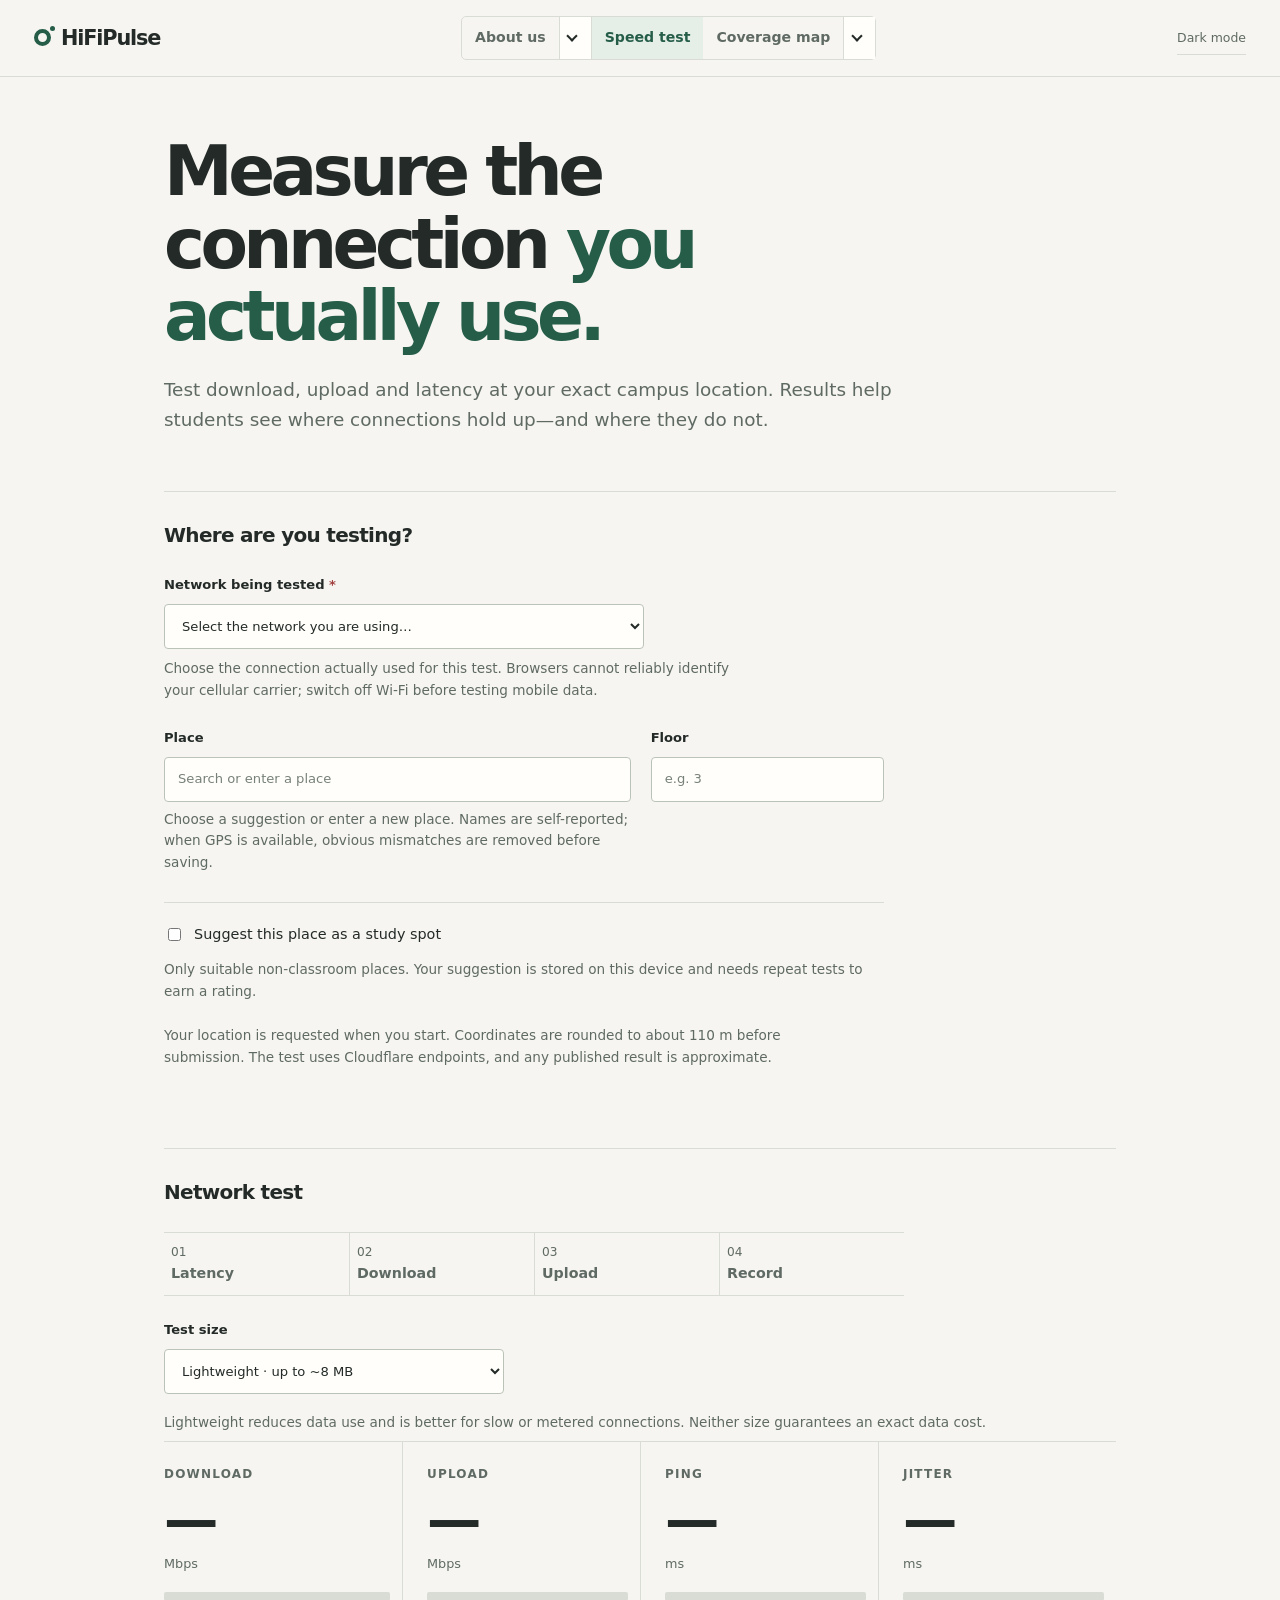
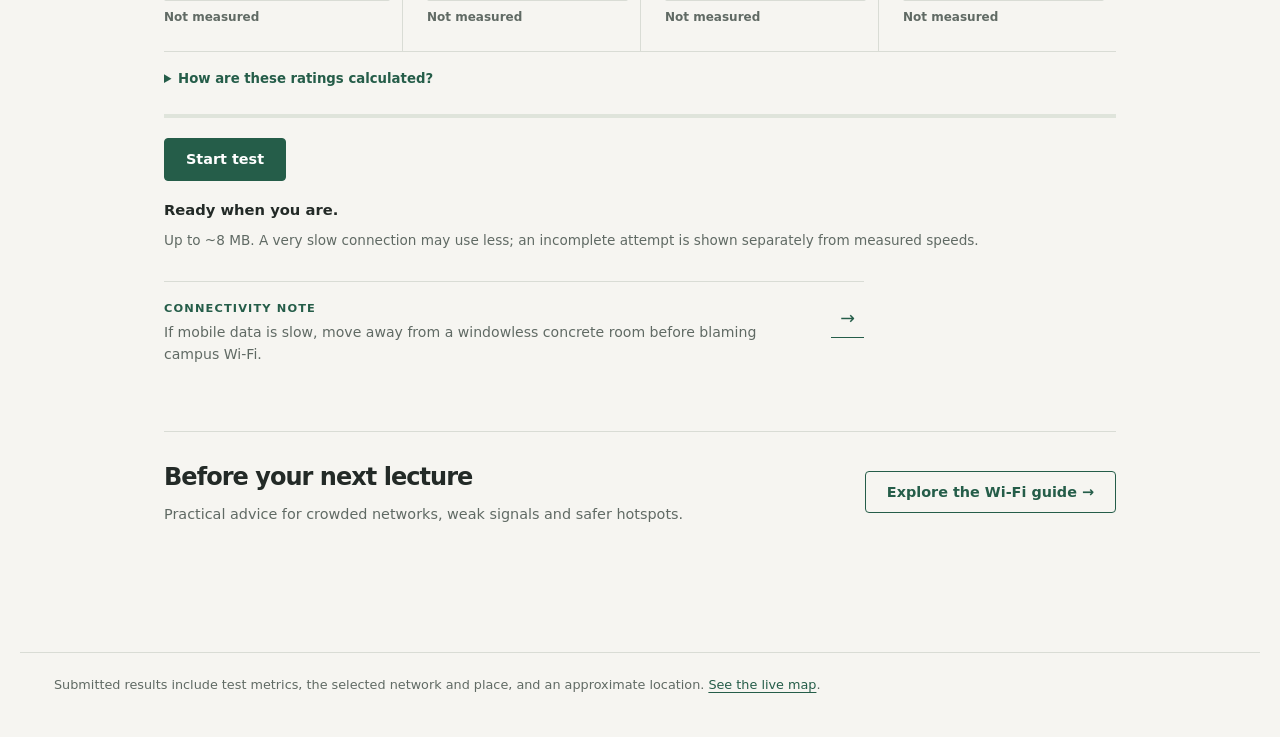
==== commit 98094dd9: "Handle slow tests and add interactive quality meters with map grouping Co-authored-by: arena-agent <" ====
--- a/index.html
+++ b/index.html
@@ -12,6 +12,7 @@
   <link rel="icon" type="image/png" href="favicon.png">
   <script src="config.js" defer></script>
   <script src="engine.js" defer></script>
+  <script src="quality.js" defer></script>
   <script src="spots.js" defer></script>
   <script src="places.js" defer></script>
   <script src="place-check.js" defer></script>
@@ -85,31 +86,71 @@
 
     <section class="card" aria-labelledby="test-heading">
       <h2 id="test-heading">Network test</h2>
+      <ol class="test-steps" aria-label="Test stages">
+        <li data-stage="latency">01 <span>Latency</span></li>
+        <li data-stage="download">02 <span>Download</span></li>
+        <li data-stage="upload">03 <span>Upload</span></li>
+        <li data-stage="save">04 <span>Record</span></li>
+      </ol>
+
+      <label class="field test-profile" for="test-profile">Test size
+        <select id="test-profile">
+          <option value="light" selected>Lightweight · up to ~8 MB</option>
+          <option value="heavy">Heavyweight · up to ~52 MB</option>
+        </select>
+      </label>
+      <p class="note">Lightweight reduces data use and is better for slow or metered connections. Neither size guarantees an exact data cost.</p>
 
       <div class="gauge-grid">
-        <div class="metric">
+        <div class="metric" data-quality="unmeasured">
           <div class="metric-label">Download</div>
           <div class="metric-value" id="val-download">—</div>
           <span class="metric-unit">Mbps</span>
+          <div class="quality-track" role="meter" aria-label="Download quality" aria-valuemin="0" aria-valuemax="3" aria-valuenow="0" aria-valuetext="Not measured"><span class="quality-fill"></span></div>
+          <span class="quality-label">Not measured</span>
         </div>
-        <div class="metric">
+        <div class="metric" data-quality="unmeasured">
           <div class="metric-label">Upload</div>
           <div class="metric-value" id="val-upload">—</div>
           <span class="metric-unit">Mbps</span>
+          <div class="quality-track" role="meter" aria-label="Upload quality" aria-valuemin="0" aria-valuemax="3" aria-valuenow="0" aria-valuetext="Not measured"><span class="quality-fill"></span></div>
+          <span class="quality-label">Not measured</span>
         </div>
-        <div class="metric">
+        <div class="metric" data-quality="unmeasured">
           <div class="metric-label">Ping</div>
           <div class="metric-value" id="val-ping">—</div>
           <span class="metric-unit">ms</span>
+          <div class="quality-track" role="meter" aria-label="Ping quality" aria-valuemin="0" aria-valuemax="3" aria-valuenow="0" aria-valuetext="Not measured"><span class="quality-fill"></span></div>
+          <span class="quality-label">Not measured</span>
         </div>
-        <div class="metric">
+        <div class="metric" data-quality="unmeasured">
           <div class="metric-label">Jitter</div>
           <div class="metric-value" id="val-jitter">—</div>
           <span class="metric-unit">ms</span>
+          <div class="quality-track" role="meter" aria-label="Jitter quality" aria-valuemin="0" aria-valuemax="3" aria-valuenow="0" aria-valuetext="Not measured"><span class="quality-fill"></span></div>
+          <span class="quality-label">Not measured</span>
         </div>
       </div>
 
-      <div class="progress" role="progressbar" aria-label="Test progress" aria-valuemin="0" aria-valuemax="100">
+      <details class="quality-guide"><summary>How are these ratings calculated?</summary>
+        <p>These are illustrative connection-quality bands, not a guarantee. Higher download and upload are better; lower ping and jitter are better. Ratings update with live readings and settle on the final measurement.</p>
+        <ul><li>Download: poor under 15, fair 15–49.99, excellent 50+ Mbps.</li>
+          <li>Upload: poor under 5, fair 5–19.99, excellent 20+ Mbps.</li>
+          <li>Ping: excellent 40 ms or less, fair above 40–120, poor above 120 ms.</li>
+          <li>Jitter: excellent 10 ms or less, fair above 10–30, poor above 30 ms.</li></ul>
+      </details>
+
+      <div class="live-trend" id="live-trend" hidden>
+        <div class="live-trend-heading"><strong>Live download trend</strong><span id="trend-label">Waiting for a measured sample…</span></div>
+        <svg id="trend-chart" viewBox="0 0 360 96" preserveAspectRatio="none" role="img" aria-label="Live download speed readings, not a final result">
+          <line x1="0" y1="89" x2="360" y2="89" stroke="currentColor" stroke-width="1" />
+          <polyline id="trend-line" points="" fill="none" stroke="currentColor" stroke-width="2.5" stroke-linecap="round" stroke-linejoin="round" />
+          <circle id="trend-dot" cx="0" cy="0" r="3.5" fill="currentColor" hidden />
+        </svg>
+        <p class="note">Readings are snapshots during the transfer; only the final measured speed is recorded.</p>
+      </div>
+
+      <div class="progress" role="progressbar" aria-label="Test stage progress (approximate)" aria-valuemin="0" aria-valuemax="100" aria-valuenow="0">
         <div id="progress-fill"></div>
       </div>
 
--- a/theme.css
+++ b/theme.css
@@ -447,3 +447,46 @@
   .nav-dropdown .nav-menu { animation: none !important; }
   .nav-chevron { transition: none; }
 }
+
+.test-profile { max-width: 340px; margin-bottom: 18px; }
+
+.incomplete-filter { display: inline-flex; gap: 9px; align-items: center; font-size: .86rem; margin-top: 8px; }
+
+/* Location counts sit on markers without swallowing map clicks. */
+.leaflet-tooltip.map-cluster-count { pointer-events: none; background: var(--surface); color: var(--ink); border: 1px solid var(--line); border-radius: 50%; box-shadow: none; font-size: .74rem; font-weight: 750; min-width: 22px; height: 22px; padding: 1px 4px; text-align: center; line-height: 18px; }
+.leaflet-tooltip.map-cluster-count::before { display: none; }
+.group-test { border-top: 1px solid var(--line); padding: 7px 0; margin: 0; font-size: .8rem; }
+
+/* Test feedback is driven by real samples, without a looping or decorative animation. */
+.test-steps { display: grid; grid-template-columns: repeat(4,minmax(0,1fr)); gap: 0; max-width: 740px; padding: 0; margin: 0 0 24px; list-style: none; border-top: 1px solid var(--line); border-bottom: 1px solid var(--line); }
+.test-steps li { color: var(--muted); padding: 10px 7px 11px; font-size: .76rem; font-variant-numeric: tabular-nums; }
+.test-steps li + li { border-left: 1px solid var(--line); }
+.test-steps li span { display: block; font-size: .89rem; font-weight: 650; }
+.test-steps li[data-state="active"] { background: var(--green-light); color: var(--green); }
+.test-steps li[data-state="done"] { color: var(--green); }
+.test-steps li[data-state="skipped"] { color: var(--ochre); }
+.live-trend { max-width: 740px; margin: -3px 0 22px; }
+.live-trend-heading { display: flex; justify-content: space-between; flex-wrap: wrap; gap: 6px 20px; font-size: .82rem; color: var(--muted); }
+.live-trend-heading strong { color: var(--ink); }
+#trend-chart { display: block; width: 100%; height: 105px; color: var(--green); border-bottom: 1px solid var(--line); }
+.live-trend .note { margin-top: 6px; }
+@media (max-width: 440px) { .test-steps li span { font-size: .74rem; } .test-steps li { font-size: .7rem; } }
+@media (prefers-reduced-motion: reduce) { #progress-fill { transition: none; } }
+
+.btn-again { margin-right: 18px; }
+
+/* Discrete, threshold-based quality meters: no gradient or invented speed. */
+.quality-track { height: 9px; margin-top: 16px; background: var(--line); border-radius: 2px; overflow: hidden; }
+.quality-fill { display: block; width: 0; height: 100%; background: var(--muted); transition: width .3s ease-out, background-color .3s ease-out; }
+.metric[data-quality="poor"] .quality-fill { background: var(--danger); }
+.metric[data-quality="fair"] .quality-fill { background: var(--ochre); }
+.metric[data-quality="excellent"] .quality-fill { background: var(--green); }
+.quality-label { display: block; min-height: 1.4em; margin-top: 7px; color: var(--muted); font-size: .75rem; font-weight: 650; }
+.metric[data-quality="poor"] .quality-label { color: var(--danger); }
+.metric[data-quality="fair"] .quality-label { color: var(--ochre); }
+.metric[data-quality="excellent"] .quality-label { color: var(--green); }
+.quality-guide { margin: -8px 0 24px; max-width: 740px; font-size: .83rem; color: var(--muted); }
+.quality-guide summary { cursor: pointer; color: var(--green); font-weight: 650; }
+.quality-guide p { margin: 12px 0 7px; }
+.quality-guide ul { margin: 0; padding-left: 20px; }
+@media (prefers-reduced-motion: reduce) { .quality-fill { transition: none; } }
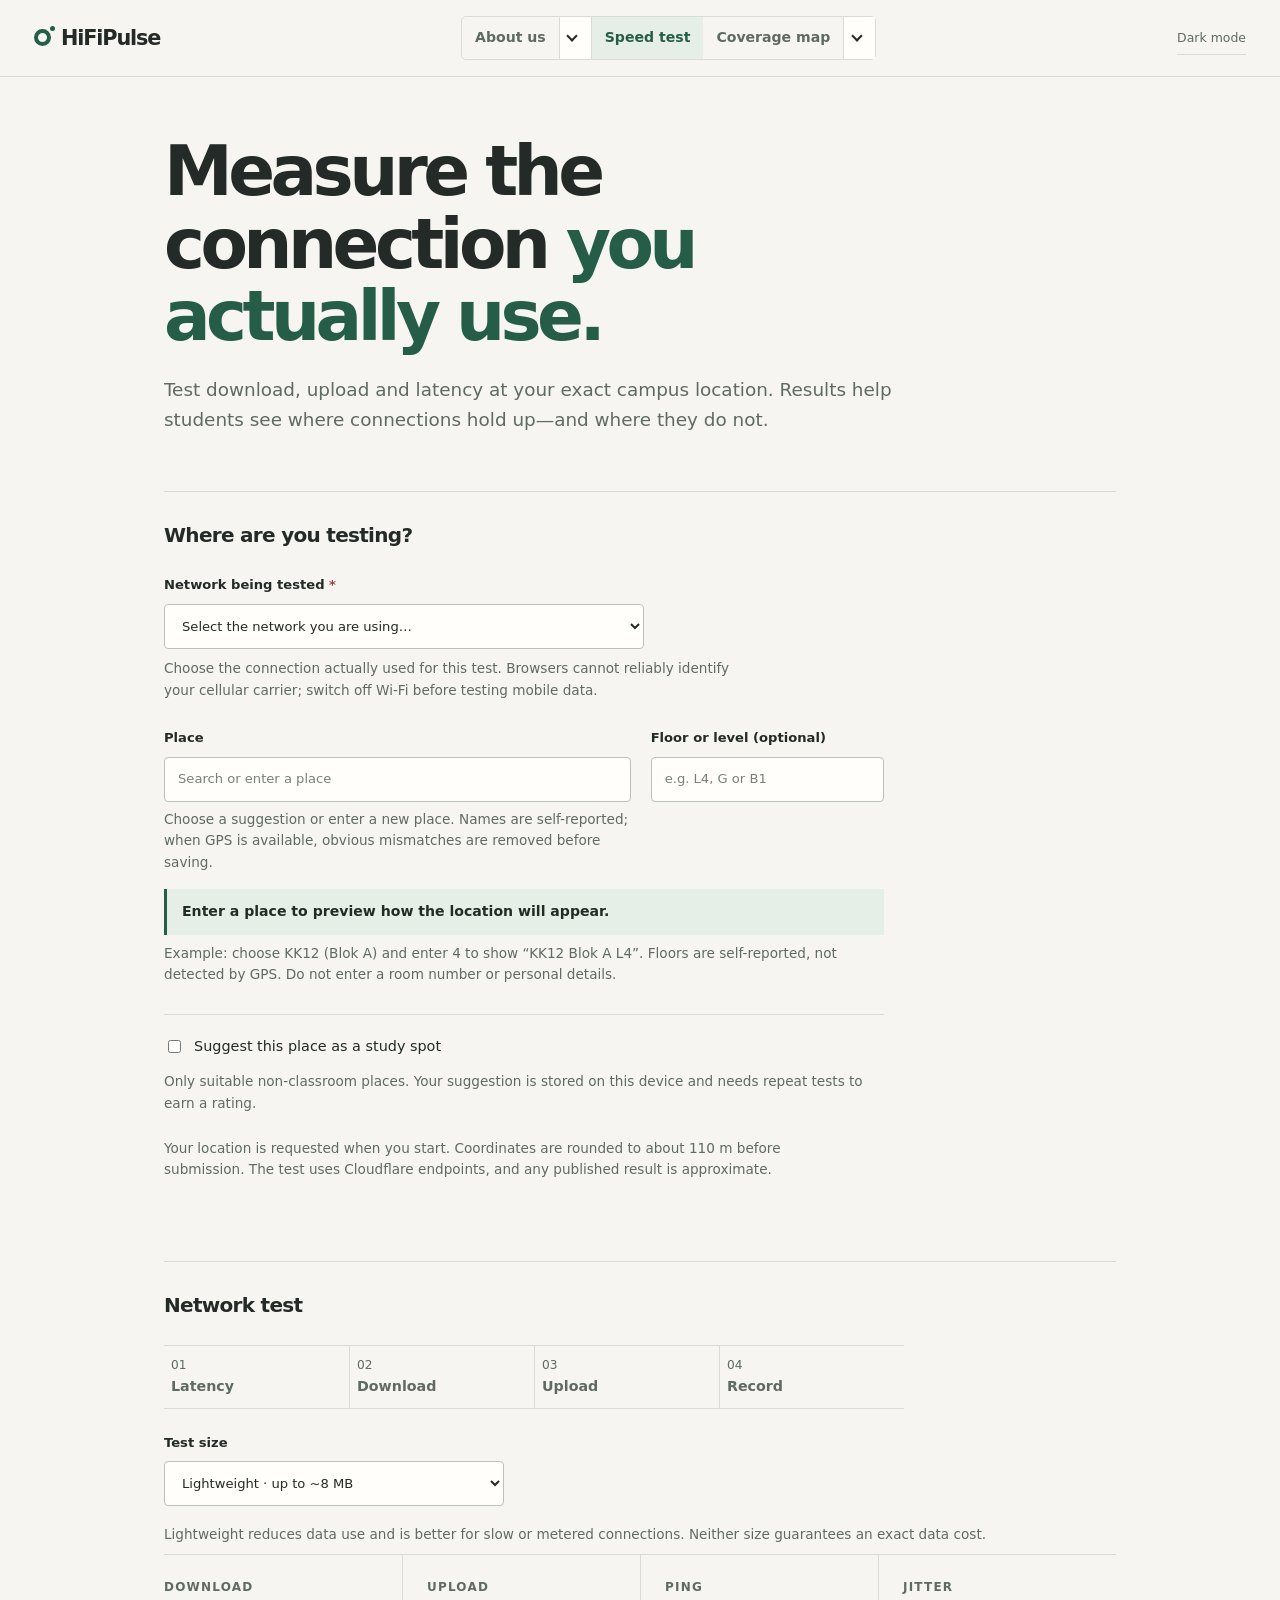
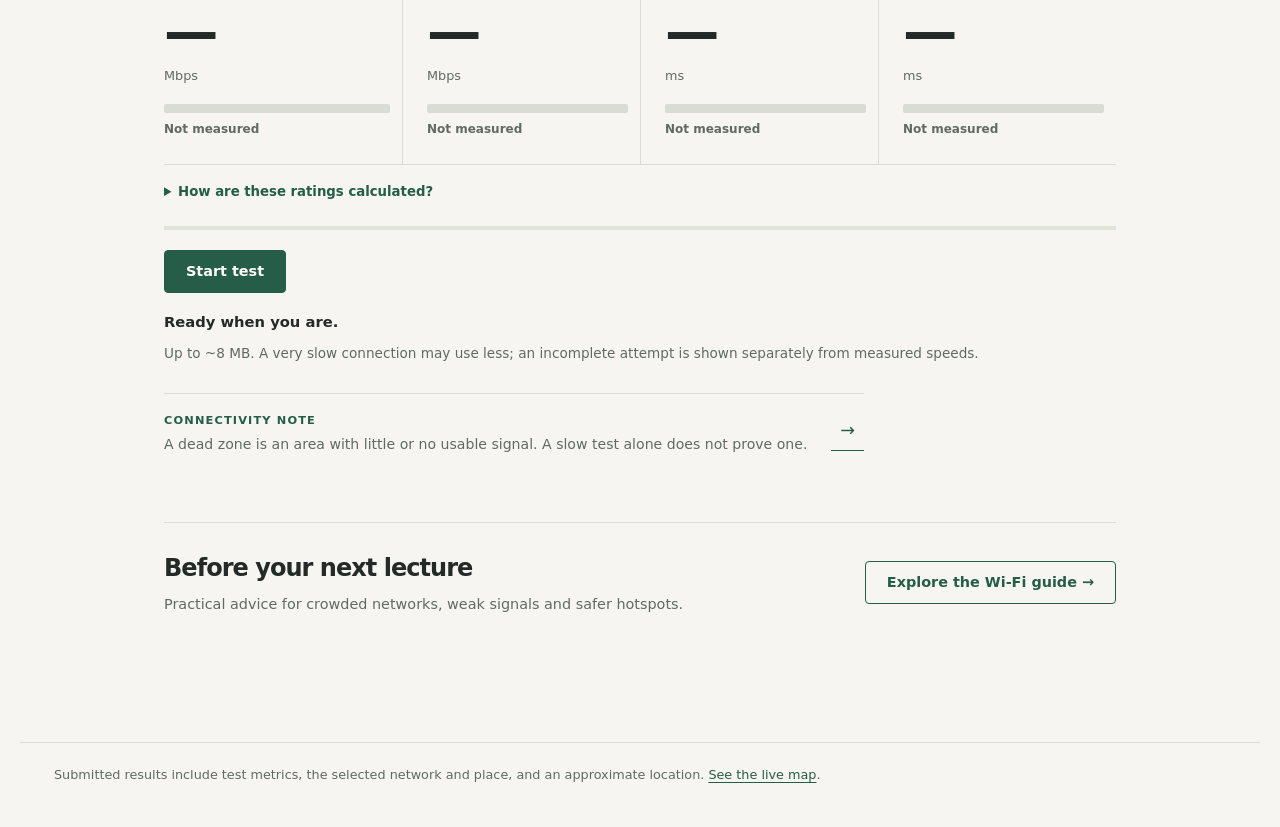
==== commit 7cc5bd81: "Add floor labels and test-by-test coverage map sidebar Co-authored-by: arena-agent <297053741+arena-" ====
--- a/index.html
+++ b/index.html
@@ -16,6 +16,7 @@
   <script src="spots.js" defer></script>
   <script src="places.js" defer></script>
   <script src="place-check.js" defer></script>
+  <script src="location-label.js" defer></script>
   <script src="app.js" defer></script>
 </head>
 <body>
@@ -67,10 +68,13 @@
           <p class="note">Choose a suggestion or enter a new place. Names are self-reported; when GPS is available, obvious mismatches are removed before saving.</p>
         </div>
         <label class="field">
-          Floor
-          <input type="text" id="input-floor" maxlength="20" placeholder="e.g. 3" autocomplete="off">
+          Floor or level (optional)
+          <input type="text" id="input-floor" maxlength="20" placeholder="e.g. L4, G or B1" autocomplete="off">
         </label>
       </div>
+
+      <p class="location-preview" id="location-preview" aria-live="polite">Enter a place to preview how the location will appear.</p>
+      <p class="note">Example: choose KK12 (Blok A) and enter 4 to show “KK12 Blok A L4”. Floors are self-reported, not detected by GPS. Do not enter a room number or personal details.</p>
 
       <div class="study-optin"><label><input type="checkbox" id="input-suggest"> Suggest this place as a study spot</label>
         <label class="field" id="study-type-field" hidden>Type of study space
--- a/theme.css
+++ b/theme.css
@@ -490,3 +490,27 @@
 .quality-guide p { margin: 12px 0 7px; }
 .quality-guide ul { margin: 0; padding-left: 20px; }
 @media (prefers-reduced-motion: reduce) { .quality-fill { transition: none; } }
+
+/* Test-by-test map rail; the map stays the primary canvas. */
+.location-preview { max-width: 720px; margin: 15px 0 0; padding: 12px 15px; border-left: 3px solid var(--green); background: var(--green-light); color: var(--ink); font-size: .88rem; font-weight: 650; overflow-wrap: anywhere; }
+.location-preview + .note { margin-top: 8px; max-width: 720px; }
+.map-workspace { display: grid; grid-template-columns: minmax(0,1fr) minmax(270px,320px); gap: 24px; align-items: start; }
+.map-workspace #map-home { min-width: 0; }
+.test-sidebar { min-width: 0; padding: 0 0 13px; border-top: 2px solid var(--green); border-bottom: 1px solid var(--line); background: var(--paper); }
+.test-sidebar-head { padding: 16px 0 12px; }
+.test-sidebar-head .eyebrow { margin: 0 0 6px; }
+.test-sidebar-head h2 { margin: 0; font-size: 1.2rem; letter-spacing: -.035em; }
+.test-sidebar-head .note { margin-top: 7px; }
+.test-sidebar .field { font-size: .78rem; }
+.test-sidebar .field input { width: 100%; }
+#test-list-status { margin: 10px 0; }
+.test-list { max-height: 510px; overflow-y: auto; overscroll-behavior: contain; border-top: 1px solid var(--line); }
+.test-list-item { display: block; width: 100%; padding: 13px 6px 14px; border: 0; border-bottom: 1px solid var(--line); border-radius: 0; background: transparent; color: var(--ink); text-align: left; }
+.test-list-item:hover, .test-list-item:focus-visible { background: var(--green-light); }
+.test-list-item[data-active="true"] { border-left: 3px solid var(--green); padding-left: 9px; background: var(--green-light); }
+.test-list-item strong { display: block; font-size: .91rem; line-height: 1.35; overflow-wrap: anywhere; }
+.test-list-item span { display: block; font-size: .77rem; line-height: 1.5; color: var(--muted); }
+.test-list-item .test-list-speed { color: var(--green); font-weight: 700; font-variant-numeric: tabular-nums; }
+.test-list-item .test-list-speed[data-tone="unknown"] { color: var(--ochre); }
+.test-sidebar #test-list-more { margin-top: 13px; padding: 8px 12px; font-size: .81rem; }
+@media (max-width: 950px) { .map-workspace { grid-template-columns: 1fr; } .test-list { max-height: 360px; } }
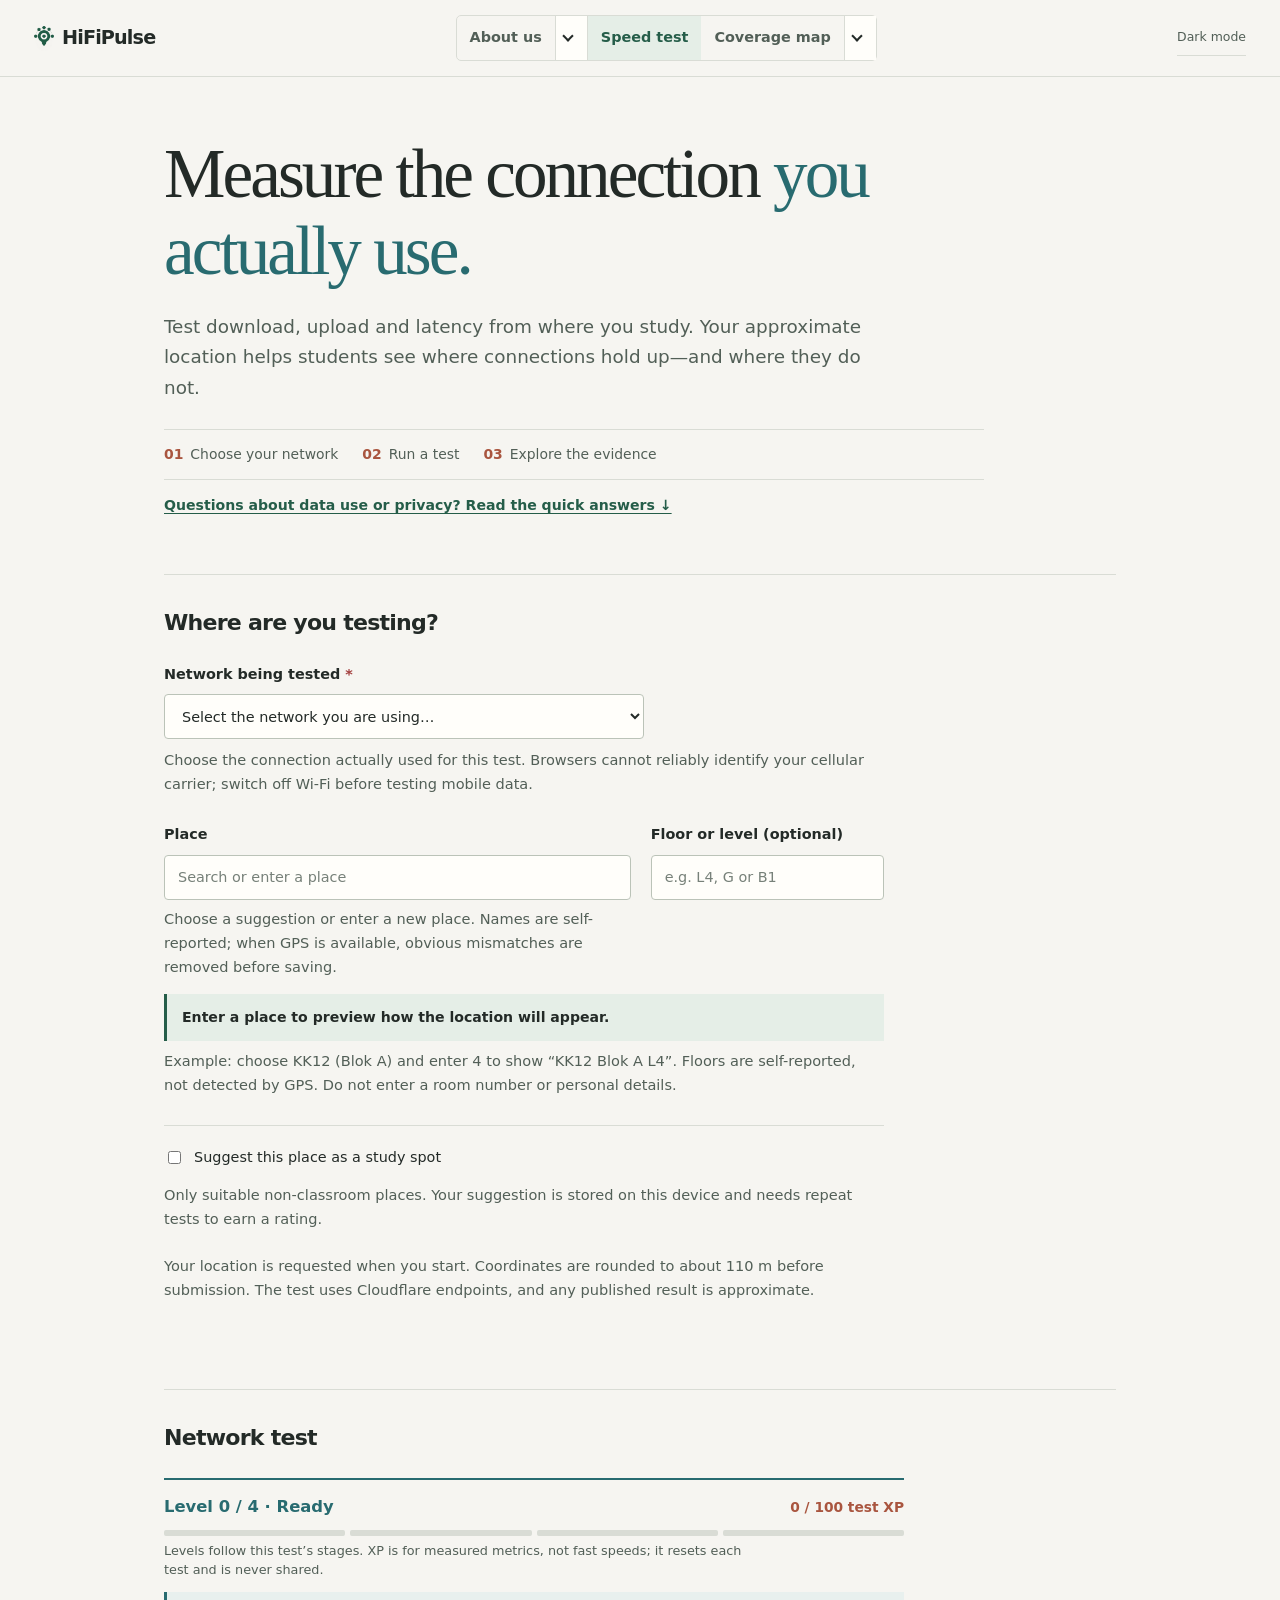
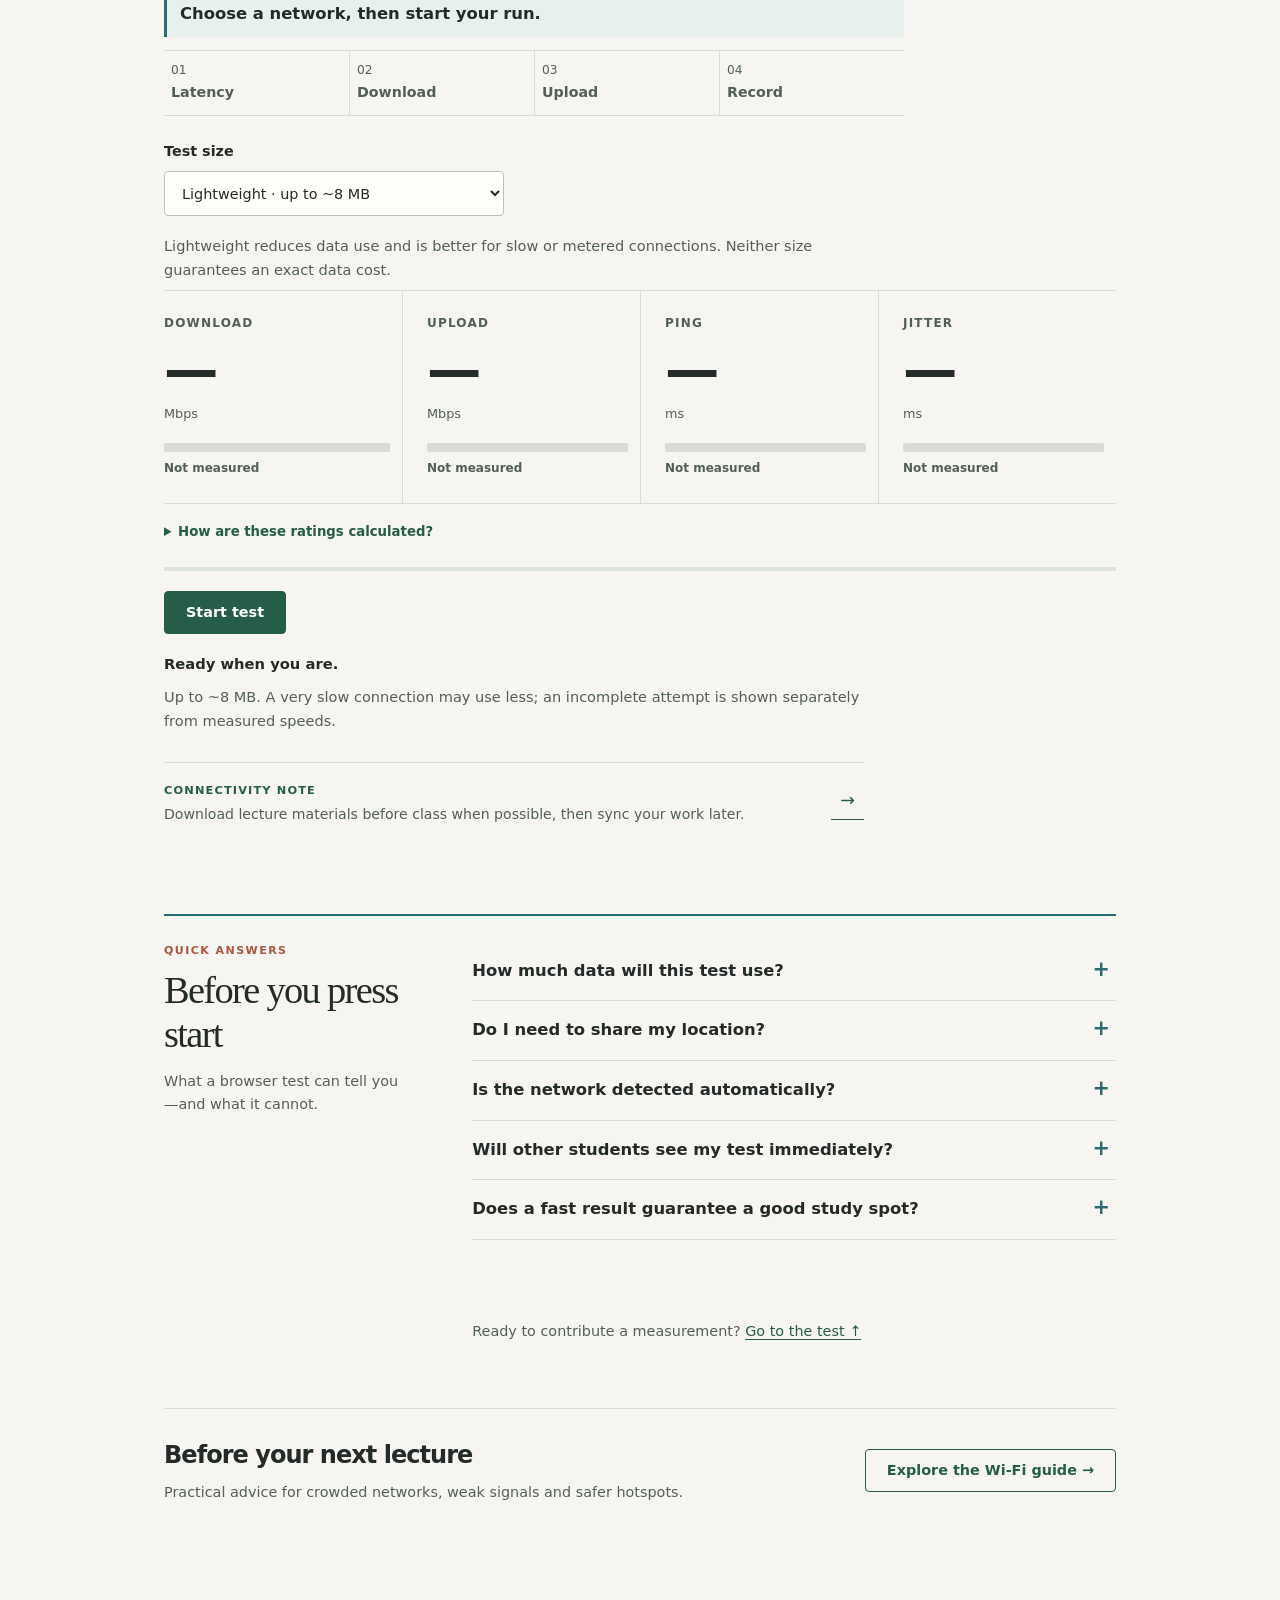
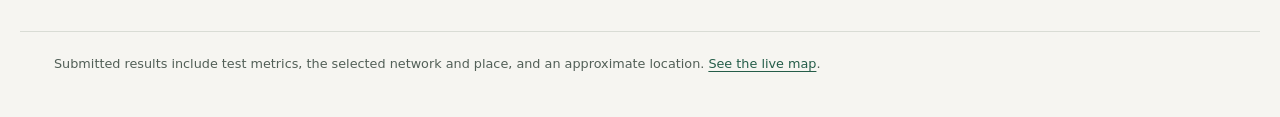
==== commit d8856c43: "Refresh campus UI with individual map markers and test-run feedback Co-authored-by: arena-agent <297" ====
--- a/index.html
+++ b/index.html
@@ -13,6 +13,7 @@
   <script src="config.js" defer></script>
   <script src="engine.js" defer></script>
   <script src="quality.js" defer></script>
+  <script src="test-feedback.js" defer></script>
   <script src="spots.js" defer></script>
   <script src="places.js" defer></script>
   <script src="place-check.js" defer></script>
@@ -23,7 +24,7 @@
 
   <header class="site-header">
     <a class="brand" href="index.html">
-      <span class="brand-mark" aria-hidden="true"></span>
+      <img class="brand-logo" src="assets/hifipulse-mark.png" width="270" height="339" alt="">
       HiFiPulse
     </a>
     <nav class="site-nav" aria-label="Main">
@@ -32,7 +33,7 @@
       </div>
       <a href="index.html" aria-current="page">Speed test</a>
       <div class="nav-group"><a href="map.html">Coverage map</a><details class="nav-dropdown"><summary class="nav-expand" aria-label="Toggle Coverage map menu"><span class="nav-chevron" aria-hidden="true"></span></summary>
-        <div class="nav-menu" id="map-menu"><a href="map.html#panel-map">Coverage map</a><a href="map.html#panel-history">Speed history</a><a href="map.html#panel-providers">Compare networks</a><a href="rankings.html">Rankings</a></div></details>
+        <div class="nav-menu" id="map-menu"><a href="map.html#panel-map">Coverage map</a><a href="map.html#panel-history">Speed history</a><a href="map.html#panel-providers">Compare networks</a><a href="rankings.html">Rankings</a><a href="planner.html">Task planner</a></div></details>
       </div>
     </nav>
     <div class="header-actions"><button class="theme-toggle" type="button" aria-label="Switch to dark mode" aria-pressed="false">Dark mode</button></div>
@@ -41,7 +42,9 @@
   <main>
     <div class="hero">
       <h1>Measure the connection <span class="heading-emphasis">you actually use.</span></h1>
-      <p>Test download, upload and latency at your exact campus location. Results help students see where connections hold up—and where they do not.</p>
+      <p>Test download, upload and latency from where you study. Your approximate location helps students see where connections hold up—and where they do not.</p>
+      <div class="test-journey" aria-label="How your test helps"><span><b>01</b> Choose your network</span><span><b>02</b> Run a test</span><span><b>03</b> Explore the evidence</span></div>
+      <a class="hero-help-link" href="#speed-faq-heading">Questions about data use or privacy? Read the quick answers ↓</a>
     </div>
 
     <section class="card" aria-labelledby="context-heading">
@@ -90,6 +93,10 @@
 
     <section class="card" aria-labelledby="test-heading">
       <h2 id="test-heading">Network test</h2>
+      <div class="test-level" aria-label="Test journey progress"><span id="test-level-label">Level 0 / 4 · Ready</span><span id="test-xp">0 / 100 test XP</span></div>
+      <div class="test-xp-pips" id="test-xp-pips" data-earned="0" aria-hidden="true"><i></i><i></i><i></i><i></i></div>
+      <p class="test-level-note">Levels follow this test’s stages. XP is for measured metrics, not fast speeds; it resets each test and is never shared.</p>
+      <p class="test-callout" id="test-callout" aria-live="off">Choose a network, then start your run.</p>
       <ol class="test-steps" aria-label="Test stages">
         <li data-stage="latency">01 <span>Latency</span></li>
         <li data-stage="download">02 <span>Download</span></li>
@@ -170,6 +177,17 @@
     </section>
 
     <section class="card" id="result" hidden aria-live="polite"></section>
+    <section class="speed-faq" aria-labelledby="speed-faq-heading">
+      <div class="speed-faq-intro"><p class="eyebrow">QUICK ANSWERS</p><h2 id="speed-faq-heading">Before you press start</h2><p>What a browser test can tell you—and what it cannot.</p></div>
+      <div class="speed-faq-list">
+        <details><summary>How much data will this test use?</summary><p>Choose Lightweight (up to about 8 MB) or Heavyweight (up to about 52 MB). These are estimates, not exact charges. On a metered connection, start with Lightweight; an interrupted or very slow test can still be recorded as incomplete rather than disappearing.</p></details>
+        <details><summary>Do I need to share my location?</summary><p>You can refuse browser location permission, but without a usable approximate fix your result cannot be placed on the map or included in location-based rankings. If you permit location, coordinates are rounded before submission; an indoor fix still cannot prove your exact room or floor.</p></details>
+        <details><summary>Is the network detected automatically?</summary><p>No. Select the network actually carrying your test traffic. Browsers cannot reliably identify a mobile carrier, and a “Campus Wi-Fi” label is self-reported. Check your device connection before starting.</p></details>
+        <details><summary>Will other students see my test immediately?</summary><p>Not necessarily. Your recent result can appear in this browser first. Shared results depend on the external submission service saving the test and the published CSV becoming available to other devices. A local save is not proof that the shared feed has updated.</p></details>
+        <details><summary>Does a fast result guarantee a good study spot?</summary><p>No. A single test reflects one network and moment. Study-space guidance needs repeated nearby observations; it cannot tell you whether a seat is free or promise that an assessment will stay connected.</p></details>
+      </div>
+      <p class="speed-faq-exit">Ready to contribute a measurement? <a href="#test-heading">Go to the test ↑</a></p>
+    </section>
     <section class="guide-preview"><div><h2>Before your next lecture</h2><p>Practical advice for crowded networks, weak signals and safer hotspots.</p></div><a class="btn btn-ghost" href="guide.html">Explore the Wi-Fi guide →</a></section>
   </main>
 
--- a/theme.css
+++ b/theme.css
@@ -24,8 +24,6 @@
 button:disabled { opacity: .45; cursor: not-allowed; box-shadow: none; transform: none; }
 .site-header { max-width: 1240px; margin: auto; padding: 0 34px; min-height: 77px; display: flex; align-items: center; justify-content: space-between; gap: 22px; border-bottom: 1px solid var(--line); }
 .brand { display: inline-flex; align-items: center; gap: 10px; flex: none; text-decoration: none; font-weight: 750; letter-spacing: -.055em; font-size: 1.3rem; color: var(--ink); }
-.brand-mark { display: inline-block; width: 17px; height: 17px; border: 4px solid var(--green); border-radius: 50%; position: relative; }
-.brand-mark::after { content: ""; position: absolute; width: 5px; height: 5px; border-radius: 50%; background: var(--green); right: -8px; top: -7px; }
 .site-nav { display: flex; flex-wrap: wrap; gap: 6px 28px; }
 .site-nav a { padding: 25px 0 22px; border-bottom: 2px solid transparent; text-decoration: none; color: var(--muted); font-size: .88rem; font-weight: 570; transition: color .18s ease, border-color .18s ease; }
 .site-nav a:hover { color: var(--ink); }
@@ -514,3 +512,189 @@
 .test-list-item .test-list-speed[data-tone="unknown"] { color: var(--ochre); }
 .test-sidebar #test-list-more { margin-top: 13px; padding: 8px 12px; font-size: .81rem; }
 @media (max-width: 950px) { .map-workspace { grid-template-columns: 1fr; } .test-list { max-height: 360px; } }
+
+/* Evidence-led assessment candidates and private task planner. */
+.stability-zones { display: grid; grid-template-columns: repeat(2,minmax(0,1fr)); gap: 0 20px; margin: 17px 0; }
+.stability-zone { min-width: 0; padding: 17px 0 23px; border-top: 1px solid var(--line); }
+.stability-zone h3 { margin: 0 0 5px; font-size: 1rem; overflow-wrap: anywhere; }
+.stability-zone .note { margin: 5px 0; }
+.stability-badge { display: inline-block; padding: 3px 8px; margin: 3px 0 9px; color: var(--ochre); border: 1px solid currentColor; border-radius: 3px; font-size: .77rem; font-weight: 700; }
+.stability-badge.is-ready { color: var(--green); }
+.planner-cta { margin-top: 15px; }
+.planner-layout { display: grid; grid-template-columns: minmax(260px,340px) minmax(0,1fr); gap: clamp(24px,5vw,65px); }
+.planner-layout .field { margin-bottom: 17px; }
+.planner-layout .field input, .planner-layout .field select { width: 100%; }
+.task-list { margin: 18px 0 0; padding: 0; list-style: none; }
+.task-item { display: flex; justify-content: space-between; align-items: center; gap: 12px; padding: 9px 0; border-top: 1px solid var(--line); font-size: .86rem; }
+.task-item span { overflow-wrap: anywhere; }
+.task-item button { border: 0; border-bottom: 1px solid var(--line); background: transparent; color: var(--green); font-size: .76rem; }
+.plan-item { padding: 18px 0 24px; border-top: 1px solid var(--line); }
+.plan-item h3 { margin: 0 0 10px; font-size: 1.18rem; overflow-wrap: anywhere; }
+.plan-item p { margin: 5px 0; }
+.plan-item .plan-location { font-weight: 650; color: var(--green); }
+.plan-item .eyebrow { margin-bottom: 5px; }
+.plan-item a { display: inline-block; margin-top: 9px; font-size: .83rem; }
+@media (max-width: 800px) { .planner-layout, .stability-zones { grid-template-columns: 1fr; } }
+.assessment-ring-key { background: transparent !important; border: 2px dashed var(--green); }
+
+.stability-score { font-variant-numeric: tabular-nums; font-size: .87rem; font-weight: 700; color: var(--ink); margin: 7px 0; }
+
+.feed-help { margin: 12px 0 0; border-top: 1px solid var(--line); padding-top: 10px; font-size: .8rem; }
+.feed-help summary { color: var(--green); cursor: pointer; font-weight: 700; }
+.feed-help p { overflow-wrap: anywhere; }
+/* About page: a real campus photograph, direct questions, and quiet interaction. */
+.about-main .about-hero { max-width: none; display: grid; grid-template-columns: minmax(0, 1fr) minmax(280px, .92fr); gap: clamp(28px, 5vw, 80px); align-items: center; }
+.about-hero-copy { min-width: 0; }
+.about-hero h1 { font-size: clamp(2.6rem, 4.5vw, 4.8rem); }
+.about-photo { margin: 0; }
+.about-photo img { display: block; width: 100%; height: auto; aspect-ratio: 515 / 388; object-fit: cover; border-radius: 3px; }
+.about-photo figcaption { border-bottom: 1px solid var(--line); padding: 10px 0; color: var(--muted); font-size: .78rem; }
+.about-text-link { display: inline-block; margin-top: 24px; font-size: .9rem; font-weight: 700; text-decoration-thickness: 1px; transition: transform .2s ease; }
+.about-text-link:hover { transform: translateX(4px); }
+.about-questions { display: grid; grid-template-columns: 170px minmax(0, 1fr); gap: 30px; margin: 25px 0 75px; border-top: 1px solid var(--line); padding-top: 25px; }
+.about-questions .guide-section-head h2 { font-size: 1.45rem; line-height: 1.2; letter-spacing: -.03em; margin: 0; }
+.about-questions .guide-section-head > p:last-child { color: var(--muted); font-size: .82rem; }
+.about-question-list details { border-bottom: 1px solid var(--line); }
+.about-question-list details:first-child { border-top: 1px solid var(--line); }
+.about-question-list summary { position: relative; cursor: pointer; list-style: none; padding: 20px 38px 20px 0; font-weight: 650; }
+.about-question-list summary::-webkit-details-marker { display: none; }
+.about-question-list summary::after { content: "+"; position: absolute; right: 8px; color: var(--green); font-size: 1.25rem; line-height: 1; }
+.about-question-list details[open] summary::after { content: "−"; }
+.about-question-list summary:hover { color: var(--green); }
+.about-question-list details p { color: var(--muted); max-width: 68ch; margin: 0 0 22px; line-height: 1.7; }
+.about-signal { margin: 0 0 20px 200px; display: flex; align-items: center; gap: 16px; border-top: 1px solid var(--line); padding-top: 16px; }
+.about-signal img { width: 60px; height: 60px; object-fit: contain; border-radius: 5px; }
+.about-signal figcaption { font-size: .84rem; color: var(--muted); max-width: 39ch; }
+@media (max-width: 820px) {
+  .about-main .about-hero { grid-template-columns: 1fr; }
+  .about-photo { max-width: 680px; }
+  .about-questions { grid-template-columns: 1fr; gap: 15px; }
+  .about-signal { margin-left: 0; }
+}
+@media (prefers-reduced-motion: reduce) { .about-text-link { transition: none; } .about-text-link:hover { transform: none; } }
+/* PITRAM framing: a cost-ordered research process, not a claim of results. */
+.about-vision, .about-future { display: grid; grid-template-columns: 170px minmax(0, 1fr); gap: 30px; border-top: 1px solid var(--line); padding-top: 26px; margin: 25px 0 75px; }
+.about-vision .guide-section-head h2, .about-future .guide-section-head h2 { margin: 0; font-size: clamp(1.35rem, 2.4vw, 2rem); line-height: 1.2; letter-spacing: -.04em; }
+.about-vision-body > p, .about-future-body > p { max-width: 73ch; color: var(--muted); line-height: 1.7; margin: 0 0 18px; }
+.about-vision-body > .about-lead { color: var(--ink); font-size: clamp(1.18rem, 2vw, 1.55rem); line-height: 1.45; letter-spacing: -.02em; }
+.about-ladder { list-style: none; padding: 0; margin: 35px 0 0; border-top: 2px solid var(--green); }
+.about-ladder li { display: grid; grid-template-columns: 150px minmax(0, 1fr); gap: 16px; padding: 17px 0; border-bottom: 1px solid var(--line); }
+.about-ladder li span { color: var(--green); font-size: .75rem; font-weight: 750; letter-spacing: .07em; }
+.about-ladder li p { margin: 0; color: var(--muted); line-height: 1.6; }
+.about-future-body details { border-bottom: 1px solid var(--line); }
+.about-future-body details:first-of-type { border-top: 1px solid var(--line); }
+.about-future-body summary { cursor: pointer; padding: 18px 0; color: var(--ink); font-weight: 650; }
+.about-future-body summary:hover { color: var(--green); }
+.about-future-body details p { margin: 0 0 20px 20px; color: var(--muted); max-width: 70ch; line-height: 1.7; }
+@media (max-width: 820px) { .about-vision, .about-future { grid-template-columns: 1fr; gap: 16px; } }
+@media (max-width: 500px) { .about-ladder li { grid-template-columns: 1fr; gap: 5px; } }
+/* A restrained identity palette: forest, sea-glass and warm terracotta. */
+:root { --sea: #286b70; --clay: #a9553f; --soft-sea: #e8f0ee; --display-font: Georgia, "Iowan Old Style", "Palatino Linotype", serif; }
+:root[data-theme="dark"] { --sea: #91c8c5; --clay: #e3a489; --soft-sea: #263b39; }
+.brand-logo { display: block; flex: none; width: 29px; height: 37px; object-fit: contain; }
+.brand { gap: 9px; letter-spacing: -.045em; }
+.hero h1, .about-statement h2, .guide-section-head h2, .speed-faq h2 { font-family: var(--display-font); font-weight: 500; letter-spacing: -.043em; }
+.heading-emphasis { color: var(--sea); }
+.eyebrow { color: var(--clay); }
+.test-journey { display: flex; flex-wrap: wrap; gap: 8px 24px; margin-top: 26px; padding: 14px 0; border-top: 1px solid var(--line); border-bottom: 1px solid var(--line); color: var(--muted); font-size: .8rem; }
+.test-journey span { display: inline-flex; gap: 7px; align-items: baseline; }
+.test-journey b { color: var(--clay); font-variant-numeric: tabular-nums; }
+.speed-faq { display: grid; grid-template-columns: minmax(170px, .55fr) minmax(0, 1.45fr); gap: clamp(24px, 5vw, 64px); margin: 40px 0 65px; padding-top: 26px; border-top: 2px solid var(--sea); }
+.speed-faq h2 { font-size: clamp(1.7rem, 3vw, 2.5rem); line-height: 1.15; margin: 0 0 12px; }
+.speed-faq-intro > p:last-child { color: var(--muted); font-size: .9rem; line-height: 1.6; }
+.speed-faq-list details { border-bottom: 1px solid var(--line); }
+.speed-faq-list summary { cursor: pointer; list-style: none; position: relative; padding: 17px 32px 17px 0; font-weight: 650; }
+.speed-faq-list summary::-webkit-details-marker { display: none; }
+.speed-faq-list summary::after { content: "+"; position: absolute; right: 6px; color: var(--sea); font-size: 1.3rem; line-height: 1; }
+.speed-faq-list details[open] summary::after { content: "−"; }
+.speed-faq-list summary:hover { color: var(--sea); }
+.speed-faq-list details p { margin: 0 0 19px; max-width: 65ch; color: var(--muted); font-size: .9rem; line-height: 1.7; }
+@media (max-width: 680px) { .speed-faq { grid-template-columns: 1fr; gap: 8px; } .test-journey { gap: 6px 18px; } }
+/* Readability and navigation polish across small and large screens. */
+:root { --muted: #525f57; }
+:root[data-theme="dark"] { --muted: #c2cec3; }
+body { font-size: 1.025rem; line-height: 1.62; }
+.hero h1 { line-height: 1.12; }
+.hero p { max-width: 60ch; }
+.card { padding-top: 34px; padding-bottom: 48px; }
+.card h2 { font-size: 1.38rem; line-height: 1.25; margin-bottom: 26px; }
+.note, .hint, .edge { font-size: .91rem; line-height: 1.65; max-width: 76ch; }
+.field { font-size: .9rem; }
+.site-nav a { font-size: .9rem; }
+.brand-logo { width: 20px; height: 25px; }
+.brand { gap: 8px; font-size: 1.2rem; }
+.test-journey { font-size: .87rem; line-height: 1.5; }
+.hero-help-link { display: inline-block; margin-top: 14px; font-size: .88rem; font-weight: 650; }
+.speed-faq-exit { grid-column: 2; margin: 16px 0 0; font-size: .9rem; color: var(--muted); }
+.speed-faq-list details[open] { border-bottom-color: var(--sea); }
+.speed-faq-list details[open] summary, .about-question-list details[open] summary, .about-future-body details[open] summary { color: var(--sea); }
+.speed-faq-list summary, .about-question-list summary, .about-future-body summary { line-height: 1.5; }
+.about-main .hero { margin-bottom: 68px; }
+.about-text-link + .about-text-link { margin-left: 22px; }
+.about-objective p, .about-method-grid p, .about-vision-body > p, .about-future-body > p { max-width: 66ch; }
+@media (max-width: 680px) {
+  .brand-logo { width: 18px; height: 23px; }
+  .speed-faq-exit { grid-column: 1; }
+  .about-text-link + .about-text-link { margin-left: 0; display: block; margin-top: 9px; }
+  .card { padding-top: 26px; padding-bottom: 36px; }
+}
+/* Non-modal quick options: opt-in, display-only network reading. */
+.quick-trigger { position: fixed; right: max(16px, env(safe-area-inset-right)); bottom: max(16px, env(safe-area-inset-bottom)); z-index: 2100; padding: 10px 16px; border: 1px solid var(--green); border-radius: 24px; background: var(--green); color: #fff; font-size: .86rem; font-weight: 700; box-shadow: 0 3px 10px #0002; }
+.quick-trigger:hover, .quick-trigger[aria-expanded="true"] { background: var(--sea); border-color: var(--sea); }
+.quick-panel { position: fixed; z-index: 2101; right: max(16px, env(safe-area-inset-right)); bottom: calc(max(16px, env(safe-area-inset-bottom)) + 55px); width: min(360px, calc(100vw - 32px)); max-height: min(640px, calc(100dvh - 95px)); overflow-y: auto; overscroll-behavior: contain; padding: 20px; border: 1px solid var(--line); border-top: 3px solid var(--sea); border-radius: 5px; background: var(--surface); color: var(--ink); box-shadow: 0 9px 28px #0003; }
+.quick-heading { display: flex; align-items: flex-start; justify-content: space-between; gap: 12px; }
+.quick-heading h2 { font-family: var(--display-font); font-weight: 500; line-height: 1.2; font-size: 1.6rem; margin: 0; }
+.quick-close { border: 0; background: transparent; color: var(--muted); font-size: 1.5rem; line-height: 1; padding: 4px 9px; }
+.quick-close:hover { color: var(--ink); }
+.quick-intro, .quick-footnote, .quick-settings p { color: var(--muted); font-size: .84rem; line-height: 1.55; }
+.quick-intro { margin: 14px 0 18px; }
+.quick-settings { padding: 12px 0; border-top: 1px solid var(--line); border-bottom: 1px solid var(--line); }
+.quick-settings summary { cursor: pointer; font-size: .88rem; font-weight: 700; color: var(--green); }
+.quick-settings label { display: block; margin-top: 16px; font-size: .8rem; font-weight: 650; }
+.quick-settings select { width: 100%; margin-top: 5px; }
+.quick-actions { display: flex; gap: 10px; align-items: center; margin-top: 20px; }
+.quick-actions .btn { padding: 9px 12px; font-size: .84rem; }
+.quick-status { margin: 15px 0 0; min-height: 2.4em; font-size: .85rem; font-weight: 600; }
+.quick-results { display: grid; grid-template-columns: 1fr 1fr; gap: 12px; padding: 16px 0; border-top: 1px solid var(--line); border-bottom: 1px solid var(--line); }
+.quick-results div { min-width: 0; }
+.quick-results dt { font-size: .74rem; color: var(--muted); }
+.quick-results dd { margin: 2px 0 0; font-size: 1.08rem; font-weight: 700; font-variant-numeric: tabular-nums; }
+.quick-footnote { margin: 16px 0 0; }
+:root[data-theme="dark"] .quick-trigger { color: #16271c; }
+@media (max-width: 440px) { .quick-trigger { bottom: max(10px, env(safe-area-inset-bottom)); right: 10px; } .quick-panel { bottom: calc(max(10px, env(safe-area-inset-bottom)) + 52px); right: 10px; width: calc(100vw - 20px); } }
+/* Hovering frosted quick panel. Opaque fallback preserves legibility. */
+.quick-trigger { transition: transform .18s ease, box-shadow .18s ease, background .18s ease; }
+.quick-trigger:hover { transform: translateY(-3px); box-shadow: 0 7px 18px #0003; }
+.quick-panel { border-radius: 14px; box-shadow: 0 18px 48px #101e1838; }
+@supports (backdrop-filter: blur(14px)) {
+  .quick-panel { background: rgb(255 254 250 / 88%); backdrop-filter: blur(18px) saturate(1.15); -webkit-backdrop-filter: blur(18px) saturate(1.15); }
+  :root[data-theme="dark"] .quick-panel { background: rgb(34 42 37 / 94%); }
+}
+.quick-trail { border-top: 1px solid var(--line); padding-top: 17px; margin-top: 19px; }
+.quick-trail h3 { font-family: var(--display-font); font-weight: 500; line-height: 1.2; font-size: 1.25rem; margin: 0 0 3px; }
+.quick-trail-progress { margin: 0 0 11px; color: var(--sea); font-weight: 700; font-size: .79rem; }
+.quick-trail ol { list-style: none; padding: 0; margin: 0; }
+.quick-trail li { display: flex; align-items: baseline; justify-content: space-between; gap: 8px; border-top: 1px solid var(--line); padding: 9px 0; font-size: .81rem; }
+.quick-trail li > span { font-size: .72rem; color: var(--muted); text-align: right; }
+.quick-trail li[data-done="true"] > span { color: var(--green); font-weight: 700; }
+.quick-trail li[data-done="true"] > span::before { content: "✓ "; }
+.quick-trail-note { margin: 8px 0 0; color: var(--muted); font-size: .76rem; line-height: 1.5; }
+@media (prefers-reduced-motion: reduce) { .quick-trigger { transition: none; } .quick-trigger:hover { transform: none; } }
+/* Test-run levels are phase markers; XP rewards valid readings, never high speeds. */
+.test-level { display: flex; justify-content: space-between; align-items: baseline; flex-wrap: wrap; gap: 5px 16px; max-width: 740px; border-top: 2px solid var(--sea); padding-top: 14px; color: var(--sea); font-weight: 750; font-variant-numeric: tabular-nums; }
+#test-xp { color: var(--clay); font-size: .86rem; }
+.test-level-note { margin: 5px 0 13px; max-width: 72ch; color: var(--muted); font-size: .8rem; line-height: 1.5; }
+.test-callout { max-width: 740px; min-height: 2.7em; margin: 0 0 13px; padding: 9px 13px; border-left: 3px solid var(--sea); color: var(--ink); background: var(--soft-sea); font-weight: 650; }
+.test-callout[data-tone="warn"] { border-left-color: var(--clay); }
+@keyframes test-callout-in { from { opacity: 0; transform: translateY(5px); } to { opacity: 1; transform: translateY(0); } }
+@keyframes test-callout-out { from { opacity: 1; } to { opacity: 0; } }
+@media (prefers-reduced-motion: no-preference) {
+  .test-callout.is-appearing { animation: test-callout-in .34s ease-out both; }
+  .test-callout.is-leaving { animation: test-callout-out .5s ease-out both; }
+}
+.test-xp-pips { display: grid; grid-template-columns: repeat(4, 1fr); gap: 5px; max-width: 740px; margin: 10px 0 0; }
+.test-xp-pips i { height: 6px; background: var(--line); border-radius: 2px; }
+.test-xp-pips[data-earned="1"] i:nth-child(-n+1),
+.test-xp-pips[data-earned="2"] i:nth-child(-n+2),
+.test-xp-pips[data-earned="3"] i:nth-child(-n+3),
+.test-xp-pips[data-earned="4"] i:nth-child(-n+4) { background: var(--sea); }
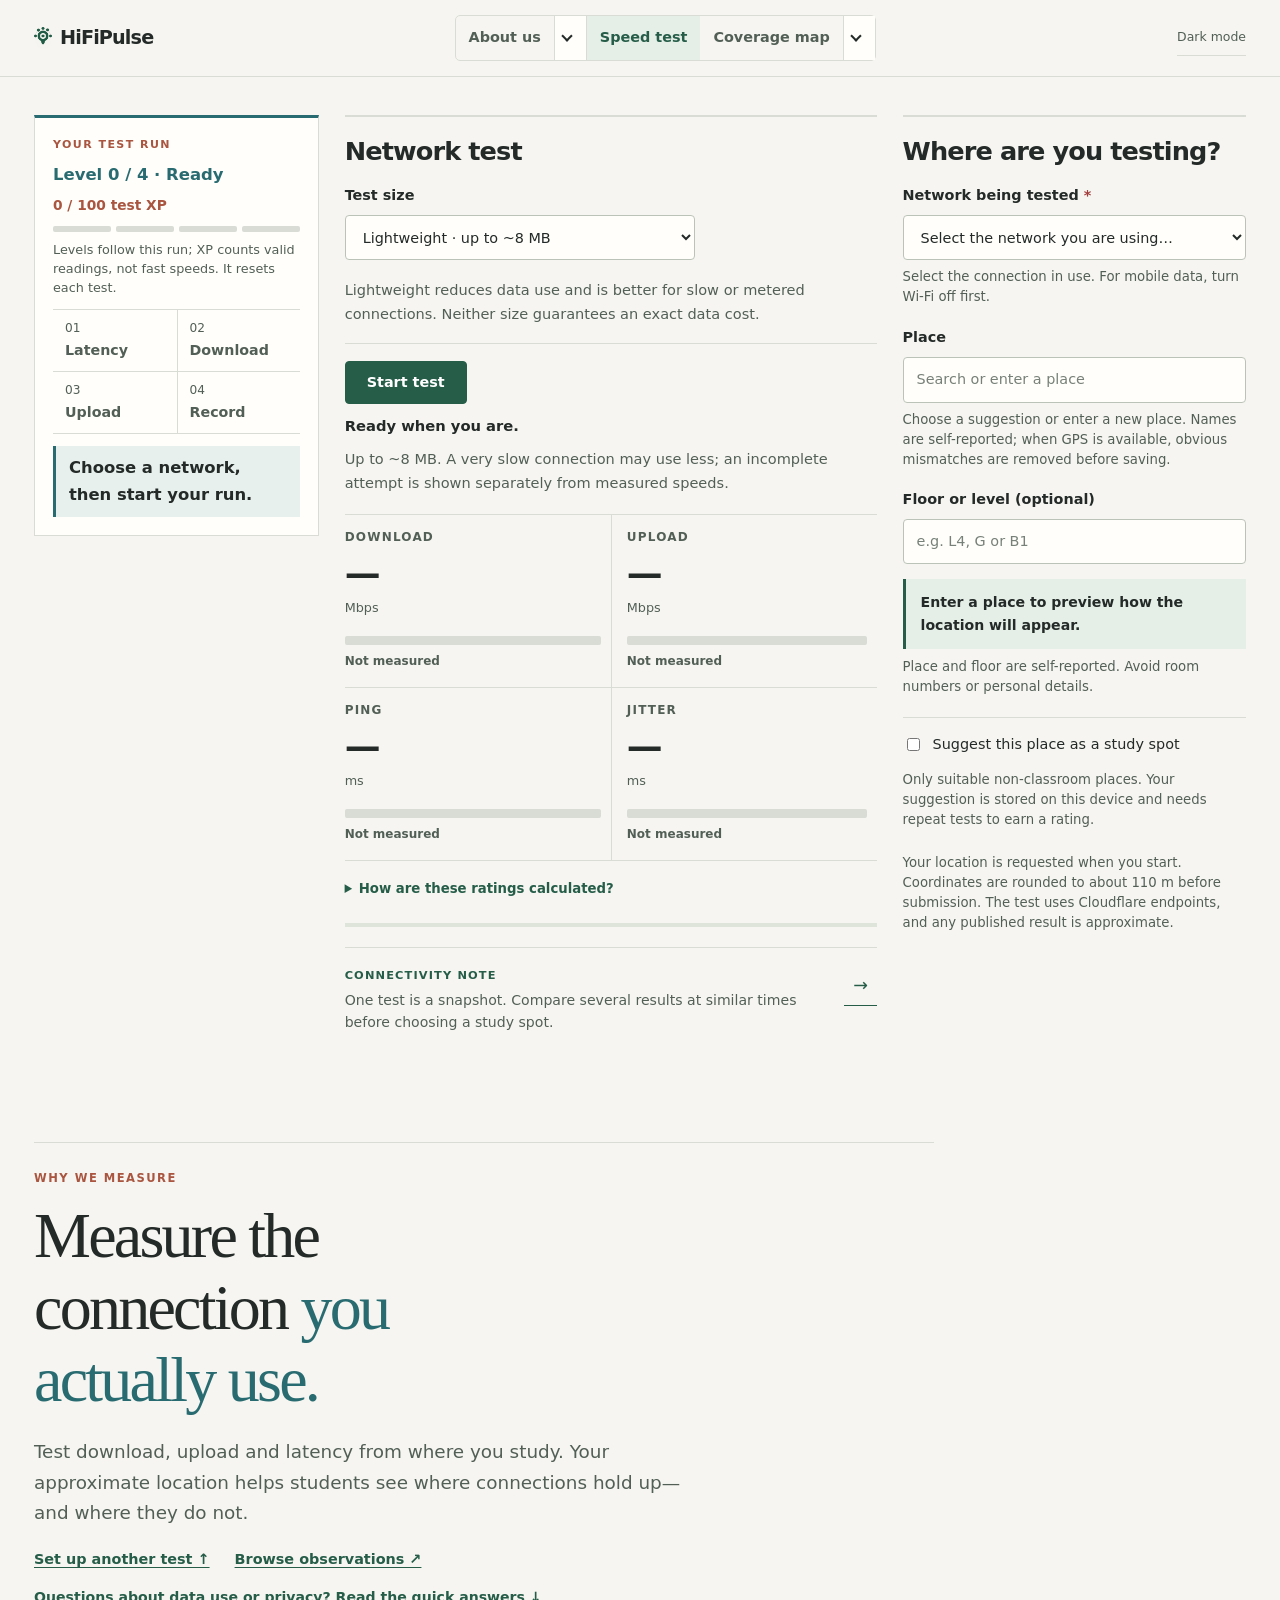
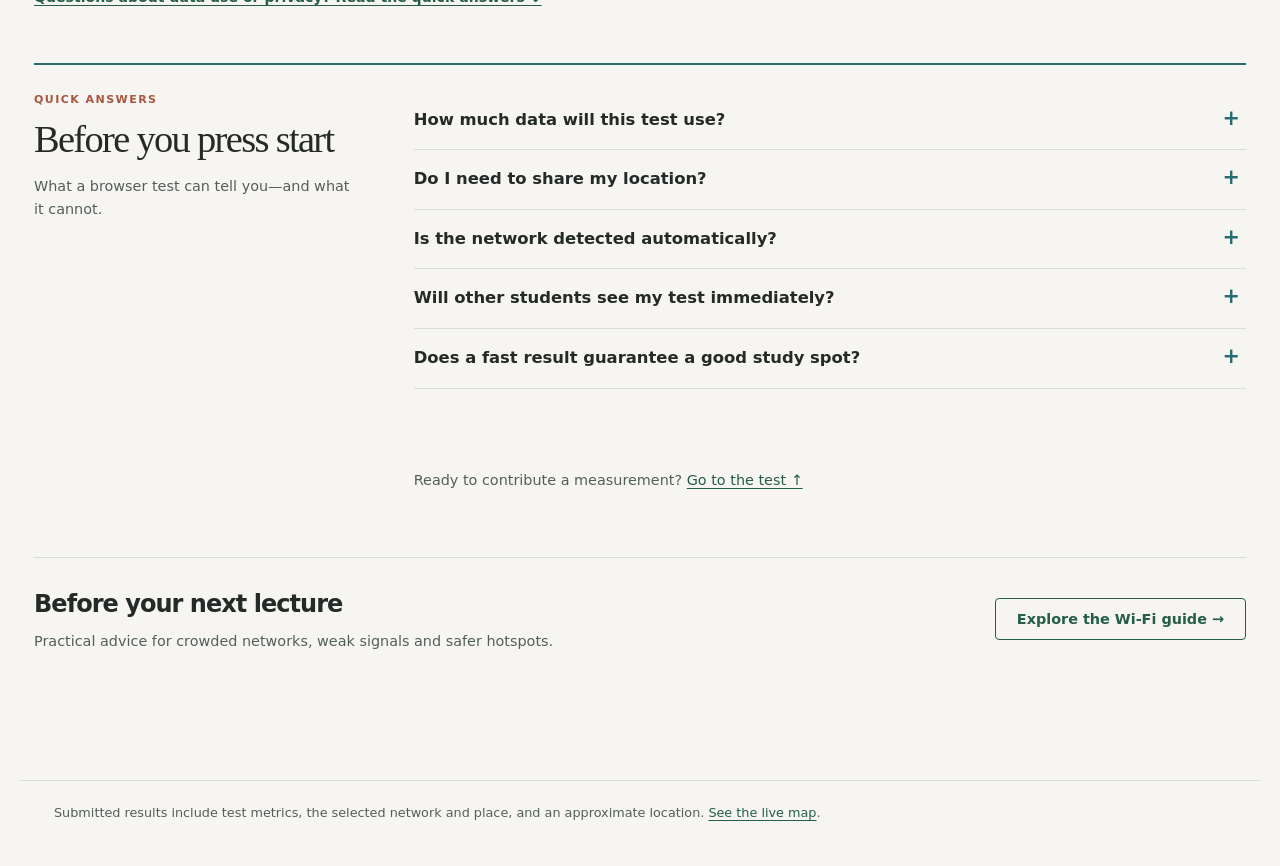
==== commit 3cf63f07: "Move speed test into compact workspace and refine side panel Co-authored-by: arena-agent <297053741+" ====
--- a/index.html
+++ b/index.html
@@ -24,7 +24,7 @@
 
   <header class="site-header">
     <a class="brand" href="index.html">
-      <img class="brand-logo" src="assets/hifipulse-mark.png" width="270" height="339" alt="">
+      <img class="brand-logo" src="assets/hifipulse-mark.png" width="18" height="23" alt="">
       HiFiPulse
     </a>
     <nav class="site-nav" aria-label="Main">
@@ -39,15 +39,25 @@
     <div class="header-actions"><button class="theme-toggle" type="button" aria-label="Switch to dark mode" aria-pressed="false">Dark mode</button></div>
   </header>
 
-  <main>
-    <div class="hero">
-      <h1>Measure the connection <span class="heading-emphasis">you actually use.</span></h1>
-      <p>Test download, upload and latency from where you study. Your approximate location helps students see where connections hold up—and where they do not.</p>
-      <div class="test-journey" aria-label="How your test helps"><span><b>01</b> Choose your network</span><span><b>02</b> Run a test</span><span><b>03</b> Explore the evidence</span></div>
-      <a class="hero-help-link" href="#speed-faq-heading">Questions about data use or privacy? Read the quick answers ↓</a>
-    </div>
-
-    <section class="card" aria-labelledby="context-heading">
+  <main class="speed-main">
+    <h1 class="visually-hidden">HiFiPulse speed test</h1>
+    <div class="speed-workspace">
+      <section class="run-overview" aria-label="Speed test progress">
+      <p class="eyebrow">YOUR TEST RUN</p>
+      <div class="test-level" aria-label="Test journey progress"><span id="test-level-label">Level 0 / 4 · Ready</span><span id="test-xp">0 / 100 test XP</span></div>
+      <div class="test-xp-pips" id="test-xp-pips" data-earned="0" aria-hidden="true"><i></i><i></i><i></i><i></i></div>
+      <p class="test-level-note">Levels follow this run; XP counts valid readings, not fast speeds. It resets each test.</p>
+
+      <ol class="test-steps" aria-label="Test stages">
+        <li data-stage="latency">01 <span>Latency</span></li>
+        <li data-stage="download">02 <span>Download</span></li>
+        <li data-stage="upload">03 <span>Upload</span></li>
+        <li data-stage="save">04 <span>Record</span></li>
+      </ol>
+
+      <p class="test-callout" id="test-callout" aria-live="off">Choose a network, then start your run.</p>
+    </section>
+    <section class="card test-context" aria-labelledby="context-heading">
       <h2 id="context-heading">Where are you testing?</h2>
 
       <label class="field provider-field" for="input-provider">Network being tested <span aria-hidden="true">*</span>
@@ -59,7 +69,7 @@
           <option value="Other / unsure">Other / unsure</option>
         </select>
       </label>
-      <p class="note provider-help">Choose the connection actually used for this test. Browsers cannot reliably identify your cellular carrier; switch off Wi-Fi before testing mobile data.</p>
+      <p class="note provider-help">Select the connection in use. For mobile data, turn Wi-Fi off first.</p>
 
       <div class="field-grid">
         <div class="field place-field">
@@ -77,7 +87,7 @@
       </div>
 
       <p class="location-preview" id="location-preview" aria-live="polite">Enter a place to preview how the location will appear.</p>
-      <p class="note">Example: choose KK12 (Blok A) and enter 4 to show “KK12 Blok A L4”. Floors are self-reported, not detected by GPS. Do not enter a room number or personal details.</p>
+      <p class="note">Place and floor are self-reported. Avoid room numbers or personal details.</p>
 
       <div class="study-optin"><label><input type="checkbox" id="input-suggest"> Suggest this place as a study spot</label>
         <label class="field" id="study-type-field" hidden>Type of study space
@@ -91,19 +101,8 @@
       <p class="edge" id="edge"></p>
     </section>
 
-    <section class="card" aria-labelledby="test-heading">
+    <section class="card test-console" aria-labelledby="test-heading">
       <h2 id="test-heading">Network test</h2>
-      <div class="test-level" aria-label="Test journey progress"><span id="test-level-label">Level 0 / 4 · Ready</span><span id="test-xp">0 / 100 test XP</span></div>
-      <div class="test-xp-pips" id="test-xp-pips" data-earned="0" aria-hidden="true"><i></i><i></i><i></i><i></i></div>
-      <p class="test-level-note">Levels follow this test’s stages. XP is for measured metrics, not fast speeds; it resets each test and is never shared.</p>
-      <p class="test-callout" id="test-callout" aria-live="off">Choose a network, then start your run.</p>
-      <ol class="test-steps" aria-label="Test stages">
-        <li data-stage="latency">01 <span>Latency</span></li>
-        <li data-stage="download">02 <span>Download</span></li>
-        <li data-stage="upload">03 <span>Upload</span></li>
-        <li data-stage="save">04 <span>Record</span></li>
-      </ol>
-
       <label class="field test-profile" for="test-profile">Test size
         <select id="test-profile">
           <option value="light" selected>Lightweight · up to ~8 MB</option>
@@ -111,6 +110,17 @@
         </select>
       </label>
       <p class="note">Lightweight reduces data use and is better for slow or metered connections. Neither size guarantees an exact data cost.</p>
+
+      <div class="test-console-actions">
+      <div class="actions">
+        <button type="button" class="btn" id="btn-start">Start test</button>
+        <button type="button" class="btn btn-ghost" id="btn-cancel" hidden>Cancel</button>
+      </div>
+
+      <p class="status" id="status" role="status" aria-live="polite">Ready when you are.</p>
+      <p class="phase" id="phase" aria-live="polite"></p>
+      <p class="hint" id="estimate"></p>
+      </div>
 
       <div class="gauge-grid">
         <div class="metric" data-quality="unmeasured">
@@ -165,18 +175,19 @@
         <div id="progress-fill"></div>
       </div>
 
-      <div class="actions">
-        <button type="button" class="btn" id="btn-start">Start test</button>
-        <button type="button" class="btn btn-ghost" id="btn-cancel" hidden>Cancel</button>
-      </div>
-
-      <p class="status" id="status" role="status" aria-live="polite">Ready when you are.</p>
-      <p class="phase" id="phase" aria-live="polite"></p>
-      <p class="hint" id="estimate"></p>
       <aside class="tip-strip" aria-label="Connectivity tip"><div><strong>Connectivity note</strong><p id="test-tip" aria-live="polite">For a fair result, pause large downloads and stay in one place during the test.</p></div><button type="button" id="tip-next" aria-label="Next tip">→</button></aside>
     </section>
 
+    </div>
     <section class="card" id="result" hidden aria-live="polite"></section>
+    <div class="hero">
+      <p class="eyebrow">WHY WE MEASURE</p>
+      <h2>Measure the connection <span class="heading-emphasis">you actually use.</span></h2>
+      <p>Test download, upload and latency from where you study. Your approximate location helps students see where connections hold up—and where they do not.</p>
+      <p class="speed-hero-actions"><a href="#context-heading">Set up another test ↑</a><a href="map.html">Browse observations ↗</a></p>
+      <a class="hero-help-link" href="#speed-faq-heading">Questions about data use or privacy? Read the quick answers ↓</a>
+    </div>
+
     <section class="speed-faq" aria-labelledby="speed-faq-heading">
       <div class="speed-faq-intro"><p class="eyebrow">QUICK ANSWERS</p><h2 id="speed-faq-heading">Before you press start</h2><p>What a browser test can tell you—and what it cannot.</p></div>
       <div class="speed-faq-list">
--- a/theme.css
+++ b/theme.css
@@ -562,14 +562,10 @@
 .about-question-list details[open] summary::after { content: "−"; }
 .about-question-list summary:hover { color: var(--green); }
 .about-question-list details p { color: var(--muted); max-width: 68ch; margin: 0 0 22px; line-height: 1.7; }
-.about-signal { margin: 0 0 20px 200px; display: flex; align-items: center; gap: 16px; border-top: 1px solid var(--line); padding-top: 16px; }
-.about-signal img { width: 60px; height: 60px; object-fit: contain; border-radius: 5px; }
-.about-signal figcaption { font-size: .84rem; color: var(--muted); max-width: 39ch; }
 @media (max-width: 820px) {
   .about-main .about-hero { grid-template-columns: 1fr; }
   .about-photo { max-width: 680px; }
   .about-questions { grid-template-columns: 1fr; gap: 15px; }
-  .about-signal { margin-left: 0; }
 }
 @media (prefers-reduced-motion: reduce) { .about-text-link { transition: none; } .about-text-link:hover { transform: none; } }
 /* PITRAM framing: a cost-ordered research process, not a claim of results. */
@@ -698,3 +694,96 @@
 .test-xp-pips[data-earned="2"] i:nth-child(-n+2),
 .test-xp-pips[data-earned="3"] i:nth-child(-n+3),
 .test-xp-pips[data-earned="4"] i:nth-child(-n+4) { background: var(--sea); }
+/* Side-mounted quick options: a visible tab, never a bottom-corner bubble. */
+.quick-trigger { top: 50%; bottom: auto; right: 0; transform: translateY(-50%); writing-mode: vertical-rl; text-orientation: mixed; border-radius: 9px 0 0 9px; padding: 17px 9px; min-height: 118px; box-shadow: -3px 5px 18px #0002; }
+.quick-trigger:hover { transform: translate(-4px, -50%); }
+.quick-panel { top: 50%; bottom: auto; right: 49px; transform: translateY(-50%); max-height: min(690px, calc(100dvh - 32px)); }
+@media (max-width: 440px) {
+  .quick-trigger { top: 50%; bottom: auto; right: 0; transform: translateY(-50%); padding: 13px 7px; min-height: 100px; }
+  .quick-trigger:hover { transform: translate(-3px, -50%); }
+  .quick-panel { top: 50%; bottom: auto; right: 43px; width: calc(100vw - 53px); max-height: calc(100dvh - 24px); }
+}
+@media (prefers-reduced-motion: reduce) { .quick-trigger:hover { transform: translateY(-50%); } }
+/* Consistent, compact site mark (source image has a tall aspect ratio). */
+.brand-logo { width: 18px; height: 23px; max-width: 18px; max-height: 23px; }
+@media (max-width: 680px) { .brand-logo { width: 16px; height: 20px; } }
+/* Speed-test hierarchy: progress first, explanation and context underneath. */
+.speed-main { padding-top: clamp(22px, 4vw, 45px); }
+.run-overview { max-width: 850px; padding: 19px 24px 17px; margin: 0 0 clamp(32px, 5vw, 56px); border: 1px solid var(--line); border-top: 3px solid var(--sea); background: var(--surface); }
+.run-overview-heading { display: flex; align-items: baseline; justify-content: space-between; gap: 12px; }
+.run-overview-heading .eyebrow { margin: 0 0 9px; }
+.run-overview-heading a { font-size: .82rem; font-weight: 700; }
+.run-overview .test-level { border: 0; padding: 0; max-width: none; font-size: 1.03rem; }
+.run-overview .test-xp-pips, .run-overview .test-steps, .run-overview .test-callout { max-width: none; }
+.run-overview .test-level-note { margin: 8px 0 12px; }
+.run-overview .test-steps { margin: 4px 0 12px; }
+.run-overview .test-steps li { padding: 9px 12px; }
+.run-overview .test-callout { margin: 0; }
+.speed-main > .hero { margin-bottom: clamp(30px, 5vw, 50px); }
+.speed-main > .hero h1, .speed-main > .hero h2 { max-width: 15ch; font-size: clamp(2.6rem, 5vw, 4.6rem); }
+.speed-main > .hero > p:not(.speed-hero-actions) { max-width: 57ch; }
+.speed-hero-actions { display: flex; align-items: center; flex-wrap: wrap; gap: 8px 25px; margin-top: 20px !important; font-size: .9rem !important; font-weight: 700; }
+.speed-main > .card { max-width: 850px; }
+.speed-main > .card h2 { font-family: var(--display-font); font-size: clamp(1.55rem, 2.6vw, 2rem); font-weight: 500; margin-bottom: 20px; }
+.speed-main .provider-help { margin-bottom: 23px; }
+@media (max-width: 640px) { .run-overview { padding: 16px; } .run-overview .test-steps li { padding: 8px 5px; } }
+/* Editorial spacing and readable section hierarchy across content pages. */
+.about-main .guide-section-head h2 { line-height: 1.22; }
+.about-main .about-objective-list, .about-main .about-method-grid { max-width: 900px; }
+.about-main .about-statement, .about-main .about-questions, .about-main .about-vision, .about-main .about-future { scroll-margin-top: 20px; }
+.about-main .about-objective h3 { font-size: clamp(1.15rem, 1.8vw, 1.34rem); line-height: 1.3; }
+.about-main .about-objective p, .about-main .about-method-grid p, .about-main .about-vision-body p { line-height: 1.72; }
+.about-main .about-text-link { text-underline-offset: 4px; }
+.about-hero-copy > p:not(.eyebrow) { max-width: 56ch; line-height: 1.68; }
+.about-hero-copy strong { color: var(--ink); font-weight: 700; }
+.about-method-grid a { font-weight: 700; text-decoration-thickness: 1px; text-underline-offset: 3px; }
+@media (max-width: 820px) { .about-main .about-hero { gap: 24px; } }
+/* Complete test workspace above the explainer: progress / console / choices. */
+.speed-main { max-width: 1440px; padding-top: clamp(20px, 3vw, 38px); }
+.speed-workspace { display: grid; grid-template-columns: minmax(210px, .83fr) minmax(360px, 1.55fr) minmax(260px, 1fr); grid-template-areas: "progress console choices"; gap: clamp(16px, 2vw, 32px); align-items: start; margin-bottom: clamp(48px, 7vw, 84px); }
+.speed-workspace > * { min-width: 0; }
+.speed-workspace .run-overview { grid-area: progress; margin: 0; padding: 18px; position: sticky; top: 16px; }
+.speed-workspace .test-console { grid-area: console; }
+.speed-workspace .test-context { grid-area: choices; }
+.speed-workspace > .card { max-width: none; margin: 0; padding: 19px 0 24px; border-top: 2px solid var(--line); }
+.speed-workspace .card h2 { font-size: clamp(1.4rem, 2vw, 1.8rem); margin-bottom: 16px; }
+.speed-workspace .run-overview .test-steps { grid-template-columns: repeat(2, minmax(0, 1fr)); }
+.speed-workspace .run-overview .test-steps li:nth-child(3) { border-left: 0; border-top: 1px solid var(--line); }
+.speed-workspace .run-overview .test-steps li:nth-child(4) { border-top: 1px solid var(--line); }
+.speed-workspace .test-context .field-grid { display: block; }
+.speed-workspace .test-context .field-grid > * + * { display: block; margin-top: 18px; }
+.speed-workspace .test-context .note { font-size: .83rem; line-height: 1.5; }
+.speed-workspace .test-context .provider-help { margin: 7px 0 19px; }
+.speed-workspace .test-context .study-optin { margin-top: 20px; padding-top: 15px; }
+.speed-workspace .test-console .test-profile { max-width: 350px; }
+.speed-workspace .test-console .test-console-actions { border-top: 1px solid var(--line); padding-top: 17px; margin-top: 17px; }
+.speed-workspace .test-console .test-console-actions .status { margin: 10px 0 0; }
+.speed-workspace .test-console .test-console-actions .hint { margin-bottom: 0; }
+.speed-workspace .test-console .gauge-grid { grid-template-columns: repeat(2, minmax(0, 1fr)); margin-top: 19px; }
+.speed-workspace .test-console .metric { padding: 13px 10px 15px 0; }
+.speed-workspace .test-console .metric + .metric { padding-left: 15px; }
+.speed-workspace .test-console .metric:nth-child(3) { border-left: 0; padding-left: 0; border-top: 1px solid var(--line); }
+.speed-workspace .test-console .metric:nth-child(4) { border-top: 1px solid var(--line); }
+.speed-workspace .test-console .metric-value { font-size: clamp(1.8rem, 2.8vw, 2.7rem); }
+.speed-workspace .test-console .tip-strip { margin-top: 18px; }
+.speed-main > .hero { max-width: 900px; margin-bottom: 52px; border-top: 1px solid var(--line); padding-top: 26px; }
+.speed-main > .hero h1, .speed-main > .hero h2 { max-width: 17ch; font-family: var(--display-font); font-weight: 500; letter-spacing: -.043em; line-height: 1.12; margin: 0 0 22px; }
+.speed-main > .hero .eyebrow { font-size: .72rem; color: var(--clay); margin-bottom: 12px; }
+.speed-main > #result { max-width: 900px; }
+@media (max-width: 1100px) {
+  .speed-workspace { grid-template-columns: minmax(220px, .8fr) minmax(0, 1.3fr); grid-template-areas: "progress choices" "console console"; }
+  .speed-workspace .run-overview { position: static; }
+  .speed-workspace .test-context .field-grid { display: grid; grid-template-columns: minmax(0, 1fr) minmax(0, .8fr); }
+  .speed-workspace .test-context .field-grid > * + * { margin-top: 0; }
+  .speed-workspace .test-console .gauge-grid { grid-template-columns: repeat(4, minmax(0, 1fr)); }
+  .speed-workspace .test-console .metric:nth-child(3) { border-left: 1px solid var(--line); border-top: 0; padding-left: 15px; }
+  .speed-workspace .test-console .metric:nth-child(4) { border-top: 0; }
+}
+@media (max-width: 700px) {
+  .speed-workspace { grid-template-columns: minmax(0, 1fr); grid-template-areas: "progress" "choices" "console"; gap: 25px; }
+  .speed-workspace .test-context .field-grid { display: block; }
+  .speed-workspace .test-context .field-grid > * + * { margin-top: 18px; }
+  .speed-workspace .test-console .gauge-grid { grid-template-columns: repeat(2, minmax(0, 1fr)); }
+  .speed-workspace .test-console .metric:nth-child(3) { border-left: 0; border-top: 1px solid var(--line); padding-left: 0; }
+  .speed-workspace .test-console .metric:nth-child(4) { border-top: 1px solid var(--line); }
+}
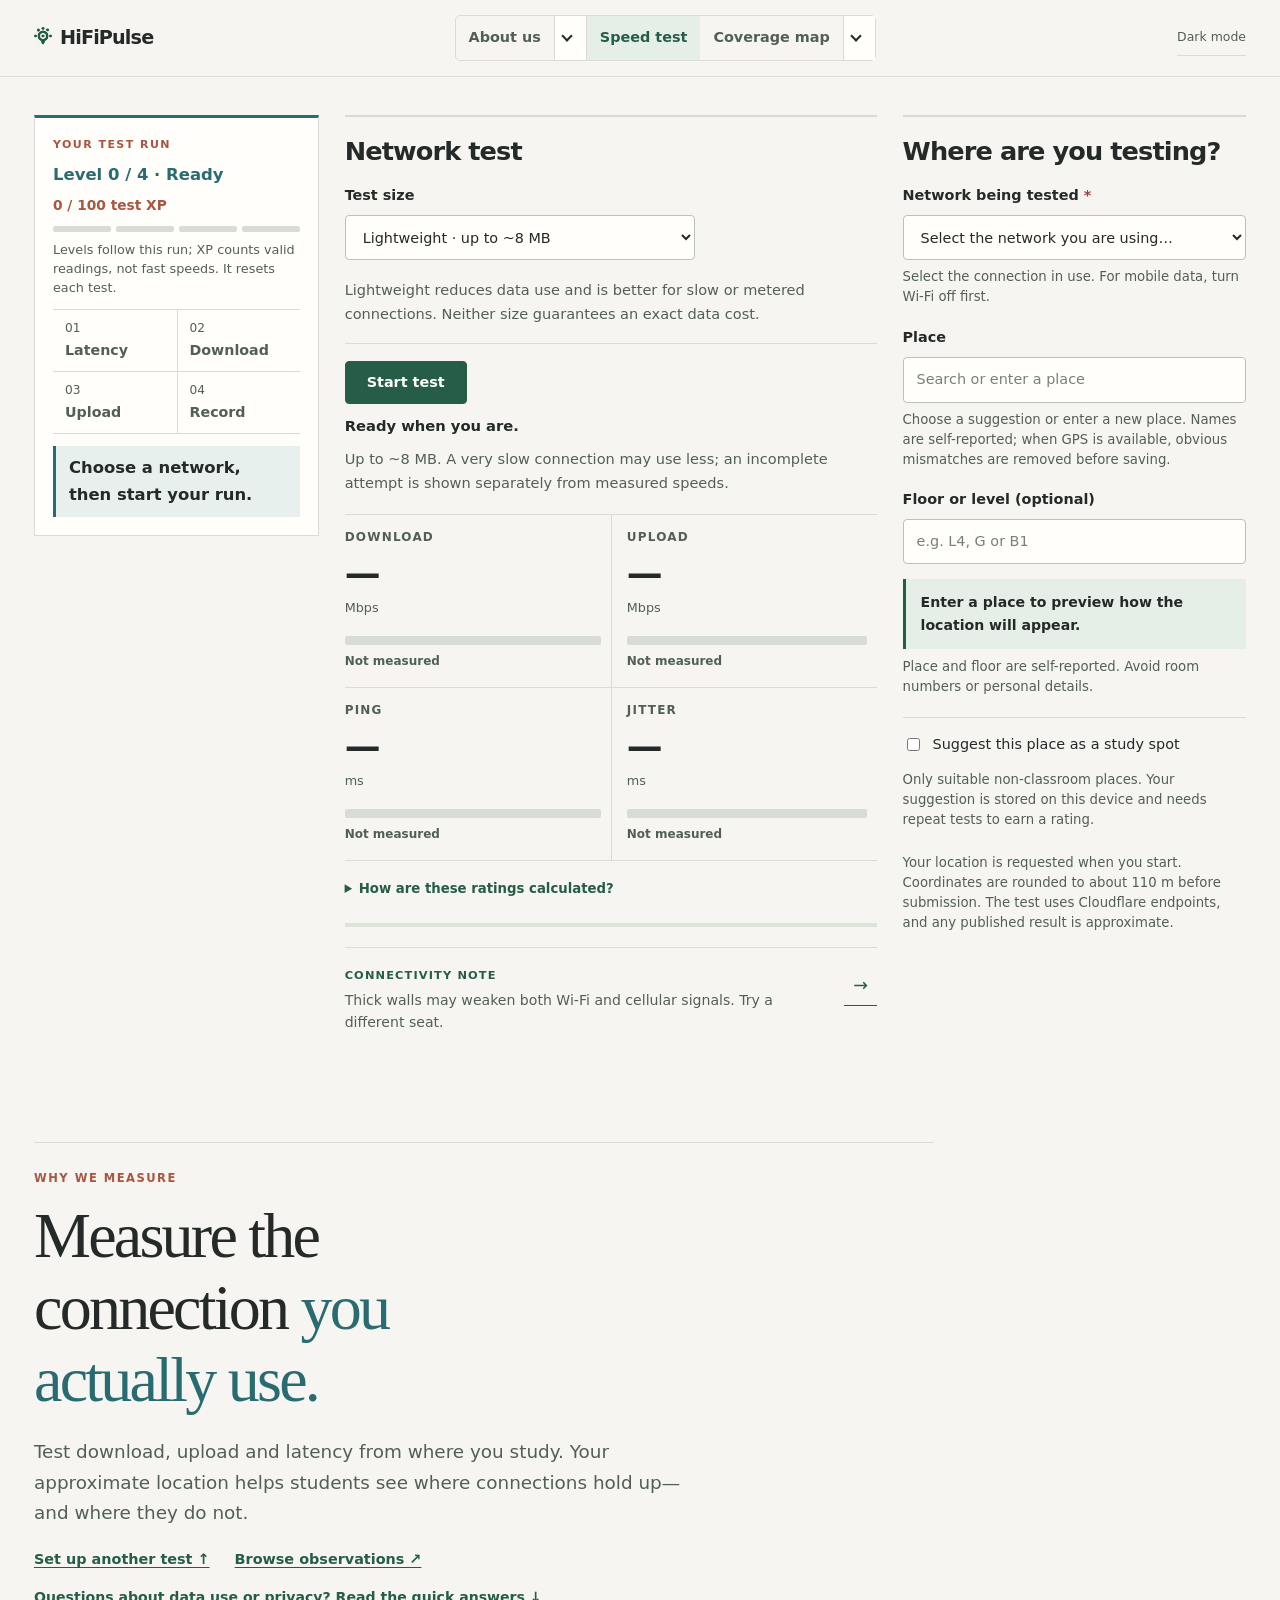
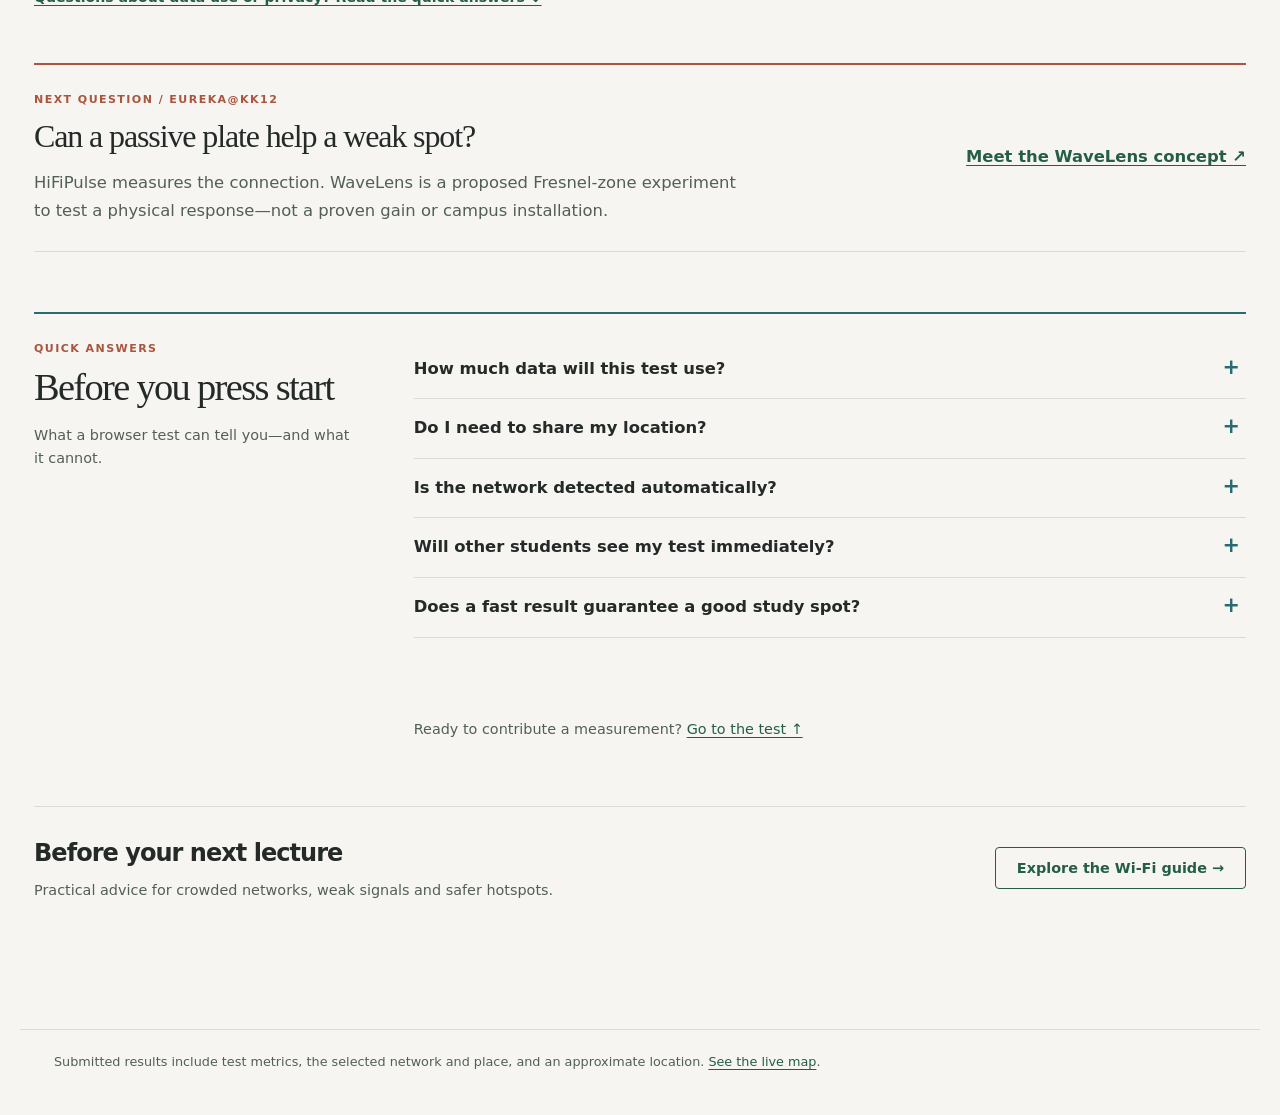
==== commit eac1c8e8: "Add EUREKA WaveLens proposal supplement and companion site Co-authored-by: arena-agent <297053741+ar" ====
--- a/index.html
+++ b/index.html
@@ -29,7 +29,7 @@
     </a>
     <nav class="site-nav" aria-label="Main">
       <div class="nav-group"><a href="about.html">About us</a><details class="nav-dropdown"><summary class="nav-expand" aria-label="Toggle About us menu"><span class="nav-chevron" aria-hidden="true"></span></summary>
-        <div class="nav-menu" id="about-menu"><a href="about.html#mission-heading">Our Mission</a><a href="guide.html">Wi-Fi guide</a></div></details>
+        <div class="nav-menu" id="about-menu"><a href="about.html#mission-heading">Our Mission</a><a href="guide.html">Wi-Fi guide</a><a href="wavelens.html">WaveLens concept</a></div></details>
       </div>
       <a href="index.html" aria-current="page">Speed test</a>
       <div class="nav-group"><a href="map.html">Coverage map</a><details class="nav-dropdown"><summary class="nav-expand" aria-label="Toggle Coverage map menu"><span class="nav-chevron" aria-hidden="true"></span></summary>
@@ -188,6 +188,7 @@
       <a class="hero-help-link" href="#speed-faq-heading">Questions about data use or privacy? Read the quick answers ↓</a>
     </div>
 
+    <section class="wave-teaser" aria-labelledby="wave-teaser-heading"><div><p class="eyebrow">NEXT QUESTION / EUREKA@KK12</p><h2 id="wave-teaser-heading">Can a passive plate help a weak spot?</h2><p>HiFiPulse measures the connection. WaveLens is a proposed Fresnel-zone experiment to test a physical response—not a proven gain or campus installation.</p></div><a href="wavelens.html">Meet the WaveLens concept ↗</a></section>
     <section class="speed-faq" aria-labelledby="speed-faq-heading">
       <div class="speed-faq-intro"><p class="eyebrow">QUICK ANSWERS</p><h2 id="speed-faq-heading">Before you press start</h2><p>What a browser test can tell you—and what it cannot.</p></div>
       <div class="speed-faq-list">
--- a/theme.css
+++ b/theme.css
@@ -570,6 +570,20 @@
 @media (prefers-reduced-motion: reduce) { .about-text-link { transition: none; } .about-text-link:hover { transform: none; } }
 /* PITRAM framing: a cost-ordered research process, not a claim of results. */
 .about-vision, .about-future { display: grid; grid-template-columns: 170px minmax(0, 1fr); gap: 30px; border-top: 1px solid var(--line); padding-top: 26px; margin: 25px 0 75px; }
+/* These heads already occupy the narrow left column; do not nest the
+   guide's two-column header grid inside a 170px rail. */
+.about-questions > .guide-section-head,
+.about-vision > .guide-section-head,
+.about-future > .guide-section-head { display: block; min-width: 0; border-top: 0; padding: 0; }
+.about-questions > .guide-section-head .eyebrow,
+.about-vision > .guide-section-head .eyebrow,
+.about-future > .guide-section-head .eyebrow { margin-bottom: 10px; }
+.about-questions > .guide-section-head h2,
+.about-vision > .guide-section-head h2,
+.about-future > .guide-section-head h2 { max-width: 100%; overflow-wrap: break-word; }
+.about-questions > .about-question-list,
+.about-vision > .about-vision-body,
+.about-future > .about-future-body { min-width: 0; }
 .about-vision .guide-section-head h2, .about-future .guide-section-head h2 { margin: 0; font-size: clamp(1.35rem, 2.4vw, 2rem); line-height: 1.2; letter-spacing: -.04em; }
 .about-vision-body > p, .about-future-body > p { max-width: 73ch; color: var(--muted); line-height: 1.7; margin: 0 0 18px; }
 .about-vision-body > .about-lead { color: var(--ink); font-size: clamp(1.18rem, 2vw, 1.55rem); line-height: 1.45; letter-spacing: -.02em; }
@@ -787,3 +801,106 @@
   .speed-workspace .test-console .metric:nth-child(3) { border-left: 0; border-top: 1px solid var(--line); padding-left: 0; }
   .speed-workspace .test-console .metric:nth-child(4) { border-top: 1px solid var(--line); }
 }
+/* Map is the canvas; controls and evidence have distinct, readable zones. */
+#panel-map > .card { padding-top: 10px; }
+#map-heading { font-family: var(--display-font); font-size: clamp(1.55rem, 2.8vw, 2.3rem); font-weight: 500; margin-bottom: 18px; }
+#panel-map .map-toolbar { border-top: 1px solid var(--line); padding: 16px 0 5px; gap: 14px 24px; }
+#panel-map .filters { gap: 11px 17px; }
+#panel-map .chip { font-size: .88rem; }
+#panel-map .provider-map-filter { padding: 14px 0; margin: 0; border-bottom: 1px solid var(--line); }
+#panel-map .provider-map-filter span { max-width: 34ch; }
+#panel-map .map-tools { padding: 13px 0 8px; margin: 0; }
+#panel-map .zone-links button { padding: 7px 10px; border: 1px solid var(--line); border-radius: 4px; background: var(--surface); }
+#panel-map .zone-links button:hover, #panel-map .zone-links button:focus-visible { border-color: var(--green); background: var(--green-light); }
+.map-reading-notes { margin: 8px 0; font-size: .85rem; color: var(--muted); }
+.map-reading-notes summary { cursor: pointer; color: var(--green); font-weight: 700; }
+.map-reading-notes .note { margin: 8px 0; }
+.map-legend { border-top: 1px solid var(--line); margin-top: 13px; padding: 14px 0 7px; }
+.map-legend i { border-radius: 2px; width: 14px; height: 14px; }
+.map-stats { display: grid; grid-template-columns: repeat(3, minmax(0, 1fr)); gap: 10px 20px; margin-bottom: 12px; padding: 14px 0; }
+.map-stats span { display: flex; flex-direction: column; gap: 2px; }
+.map-stats b { font-size: 1.08rem; }
+.map-workspace { grid-template-columns: minmax(0, 1.85fr) minmax(265px, .85fr); gap: clamp(18px, 2.8vw, 34px); }
+#panel-map #map { height: min(72vh, 690px); min-height: 430px; }
+.test-sidebar { background: transparent; }
+.test-sidebar-head .note { max-width: 45ch; }
+#panel-map .test-list { max-height: 540px; }
+@media (max-width: 950px) {
+  .map-workspace { grid-template-columns: 1fr; }
+  #panel-map #map { min-height: 360px; height: 54vh; }
+  .map-stats { grid-template-columns: repeat(2, minmax(0, 1fr)); }
+  #panel-map .test-list { max-height: 340px; }
+}
+@media (max-width: 500px) { .map-stats { gap: 12px; } .map-stats b { font-size: .94rem; } }
+/* Rankings: observations first, leaderboard alongside deeper evidence. */
+.rankings-main .hero { max-width: 760px; margin-bottom: 28px; }
+.rankings-overview { display: grid; grid-template-columns: repeat(3, minmax(0, 1fr)); gap: clamp(18px, 3vw, 38px); border-top: 2px solid var(--sea); margin-bottom: 27px; }
+.rankings-overview .sidebar-block { border-top: 0; padding: 18px 0 20px; min-width: 0; }
+.rankings-overview .sidebar-value { margin: 5px 0; }
+.rankings-layout { grid-template-columns: minmax(0, 1fr) minmax(275px, 330px); gap: clamp(24px, 4vw, 55px); }
+.rankings-layout > .rankings-primary { grid-column: 1; grid-row: 1; min-width: 0; }
+.rankings-layout > .rankings-sidebar { grid-column: 2; grid-row: 1; min-width: 0; position: static; }
+.rankings-sidebar .rankings-heading { display: block; }
+.rankings-sidebar .rankings-heading .field { max-width: 220px; margin-top: 15px; }
+.rankings-primary > .card { padding-top: 18px; }
+.rankings-primary .rankings-heading h2 { font-family: var(--display-font); font-weight: 500; line-height: 1.2; }
+.rankings-primary > .card > .note { max-width: 74ch; }
+@media (max-width: 850px) {
+  .rankings-layout { grid-template-columns: 1fr; }
+  .rankings-layout > .rankings-primary, .rankings-layout > .rankings-sidebar { grid-column: 1; grid-row: auto; }
+  .rankings-overview { grid-template-columns: repeat(2, minmax(0, 1fr)); }
+}
+@media (max-width: 520px) { .rankings-overview { grid-template-columns: 1fr; gap: 0; } .rankings-overview .sidebar-block { border-bottom: 1px solid var(--line); } }
+/* History and comparison remain readable as separate map views. */
+.view-tabs { gap: clamp(16px, 3vw, 38px); margin-bottom: 28px; }
+.view-tabs button { min-height: 48px; font-size: .94rem; font-weight: 650; }
+#panel-history, #panel-providers { max-width: 1020px; }
+#panel-history > h2, #panel-providers .section-heading h2 { font-family: var(--display-font); font-size: clamp(1.65rem, 3vw, 2.4rem); font-weight: 500; line-height: 1.2; }
+#panel-history .history-summary, #panel-providers #compare-summary { margin: 16px 0 23px; }
+#history-table { overflow-x: auto; }
+#panel-providers .compare-controls { padding: 15px 0; border-top: 1px solid var(--line); border-bottom: 1px solid var(--line); }
+#panel-providers .compare-card { padding: 21px 0; }
+@media (max-width: 600px) { .view-tabs { gap: 22px; } .view-tabs button { font-size: .84rem; } }
+/* WaveLens: an evidence-first companion concept, clearly separate from measurements. */
+.about-wave, .wave-loop, .wave-science, .wave-status { display: grid; grid-template-columns: minmax(175px, .42fr) minmax(0, 1fr); gap: clamp(20px, 4vw, 60px); padding: 28px 0 46px; border-top: 2px solid var(--sea); margin: 26px 0 56px; }
+.about-wave { border-top-color: var(--clay); }
+.about-wave > div, .wave-loop > div, .wave-science > div, .wave-status > div { min-width: 0; }
+.about-wave h2, .wave-main h2, .wave-teaser h2 { font-family: var(--display-font); font-size: clamp(1.55rem, 2.6vw, 2.3rem); font-weight: 500; line-height: 1.2; letter-spacing: -.035em; margin: 0 0 13px; overflow-wrap: break-word; }
+.about-wave p, .wave-main p, .wave-teaser p { max-width: 68ch; line-height: 1.7; }
+.about-wave p:first-child { margin-top: 0; }
+.about-wave > div > .about-text-link { margin-top: 12px; }
+.wave-teaser { display: flex; justify-content: space-between; align-items: center; gap: 25px; padding: 26px 0; border-top: 2px solid var(--clay); border-bottom: 1px solid var(--line); margin: 40px 0 60px; }
+.wave-teaser h2 { font-size: clamp(1.5rem, 2.5vw, 2rem); }
+.wave-teaser p:not(.eyebrow) { color: var(--muted); margin: 0; }
+.wave-teaser > a { flex: none; font-weight: 700; }
+.wave-guide-link { margin: 0 0 40px; padding: 15px 0; border-top: 1px solid var(--line); color: var(--muted); }
+.wave-guide-link a { font-weight: 700; }
+.wave-hero { display: grid; grid-template-columns: minmax(0, 1.25fr) minmax(260px, .75fr); gap: clamp(28px, 6vw, 80px); align-items: center; margin: 0 0 70px; }
+.wave-hero > * { min-width: 0; }
+.wave-hero h1 { font-family: var(--display-font); font-size: clamp(2.7rem, 5.4vw, 5rem); line-height: 1.08; font-weight: 500; letter-spacing: -.05em; margin: 0 0 20px; }
+.wave-hero .wave-lead { font-size: clamp(1.2rem, 1.9vw, 1.48rem); color: var(--ink); line-height: 1.5; }
+.wave-hero p:not(.eyebrow):not(.wave-lead), .wave-loop > div > p:not(.eyebrow) { color: var(--muted); }
+.wave-hero .btn { margin-top: 12px; }
+.wave-figure { margin: 0; padding: 15px 0; border-top: 1px solid var(--line); border-bottom: 1px solid var(--line); text-align: center; }
+.wave-figure svg { display: block; width: min(100%, 360px); height: auto; margin: auto; }
+.wave-zone-covered { fill: var(--green); }
+.wave-zone-open { fill: var(--paper); }
+.wave-figure figcaption { color: var(--muted); font-size: .8rem; margin: 0 auto; max-width: 32ch; }
+.wave-loop ol { margin: 0; padding: 0; list-style: none; }
+.wave-loop li { display: grid; grid-template-columns: minmax(115px, .38fr) minmax(0, 1fr); gap: 14px; padding: 16px 0; border-top: 1px solid var(--line); }
+.wave-loop li strong { color: var(--green); font-size: .82rem; }
+.wave-loop li span { color: var(--muted); line-height: 1.6; }
+.wave-formula { display: flex; flex-direction: column; gap: 7px; padding: 16px 0; border-top: 1px solid var(--line); border-bottom: 1px solid var(--line); }
+.wave-formula span { font-size: .75rem; font-weight: 700; color: var(--clay); text-transform: uppercase; letter-spacing: .08em; }
+.wave-formula strong { font-family: var(--display-font); font-size: clamp(1.5rem, 3vw, 2.2rem); font-weight: 500; overflow-wrap: anywhere; }
+.wave-formula small { color: var(--muted); font-size: .85rem; line-height: 1.6; max-width: 72ch; }
+.wave-status-list > div { padding: 15px 0; border-top: 1px solid var(--line); }
+.wave-status-list strong { color: var(--ink); }
+.wave-status-list p { color: var(--muted); margin: 5px 0 0; }
+.wave-links { display: flex; gap: 12px 24px; flex-wrap: wrap; font-weight: 700; }
+@media (max-width: 850px) {
+  .about-wave, .wave-loop, .wave-science, .wave-status { grid-template-columns: 1fr; gap: 12px; }
+  .wave-hero { grid-template-columns: 1fr; }
+  .wave-figure { max-width: 440px; }
+}
+@media (max-width: 600px) { .wave-teaser { flex-direction: column; align-items: flex-start; } .wave-loop li { grid-template-columns: 1fr; gap: 4px; } }
